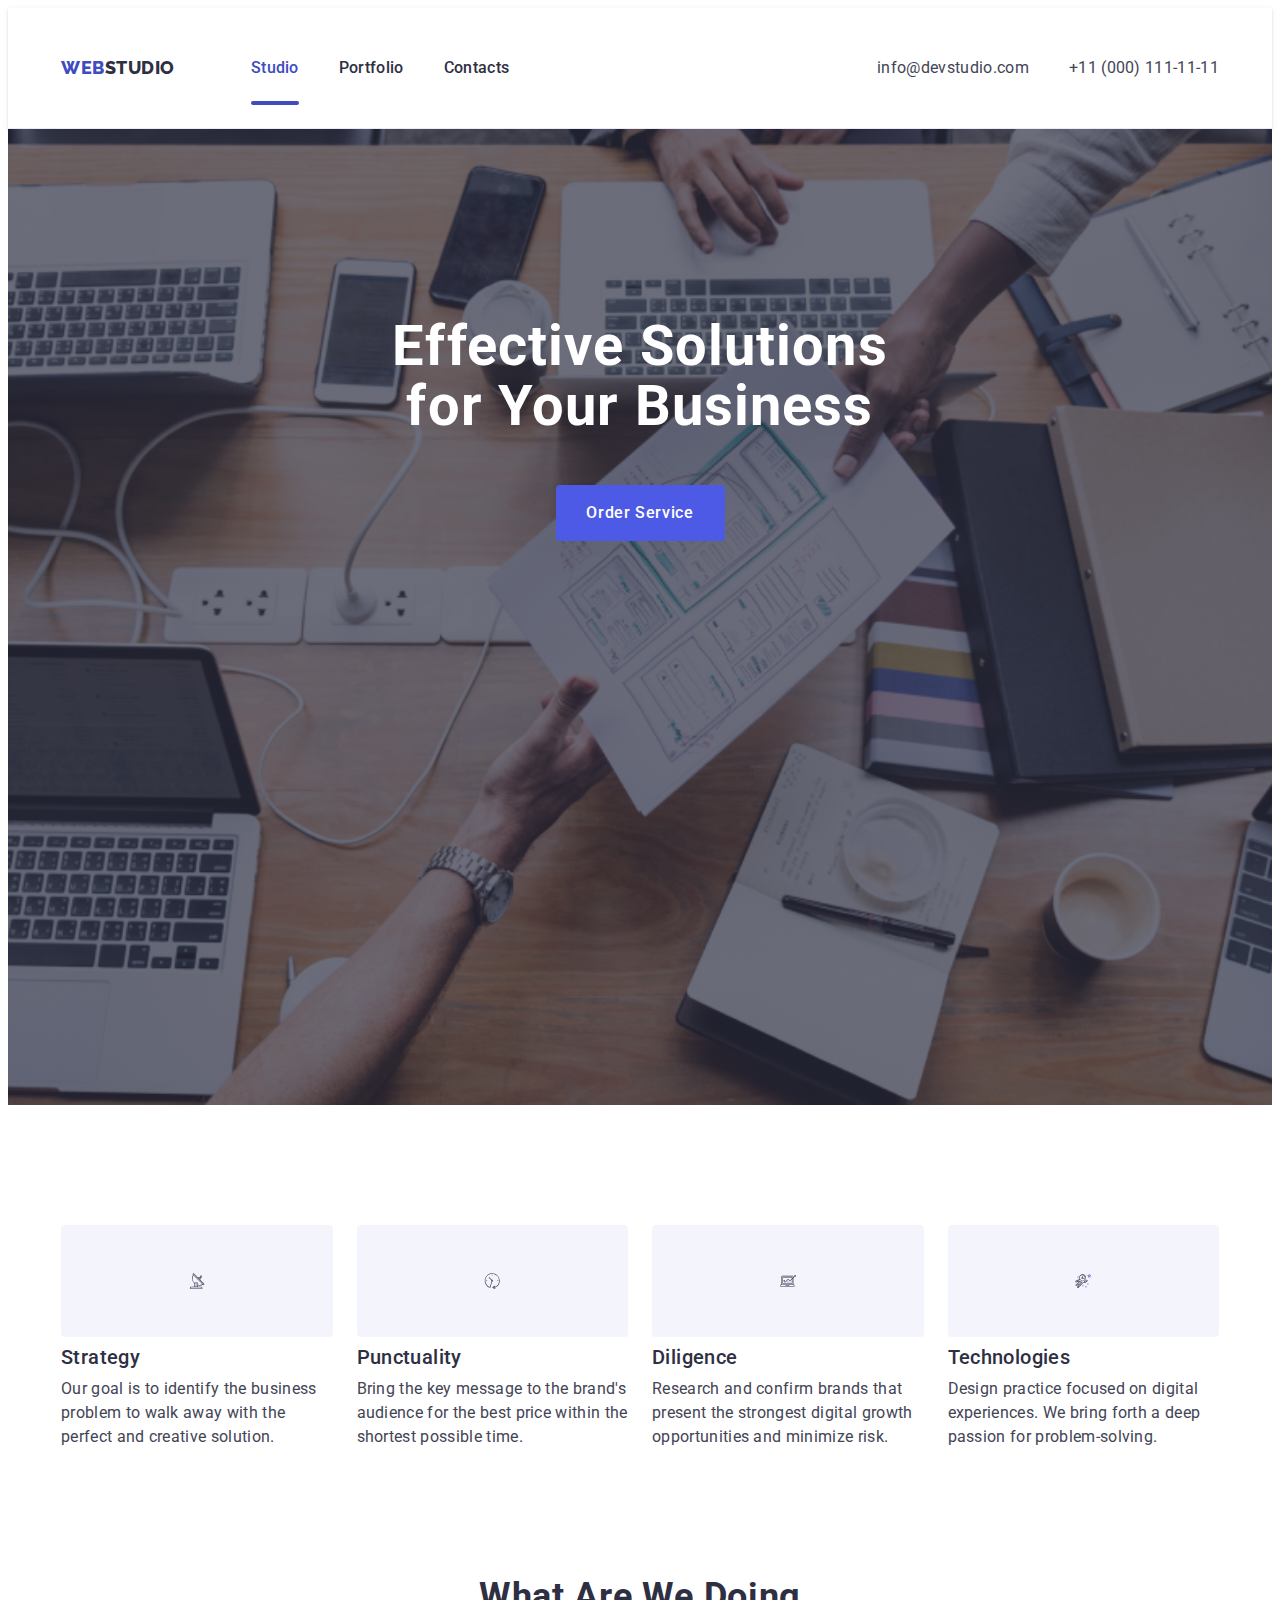
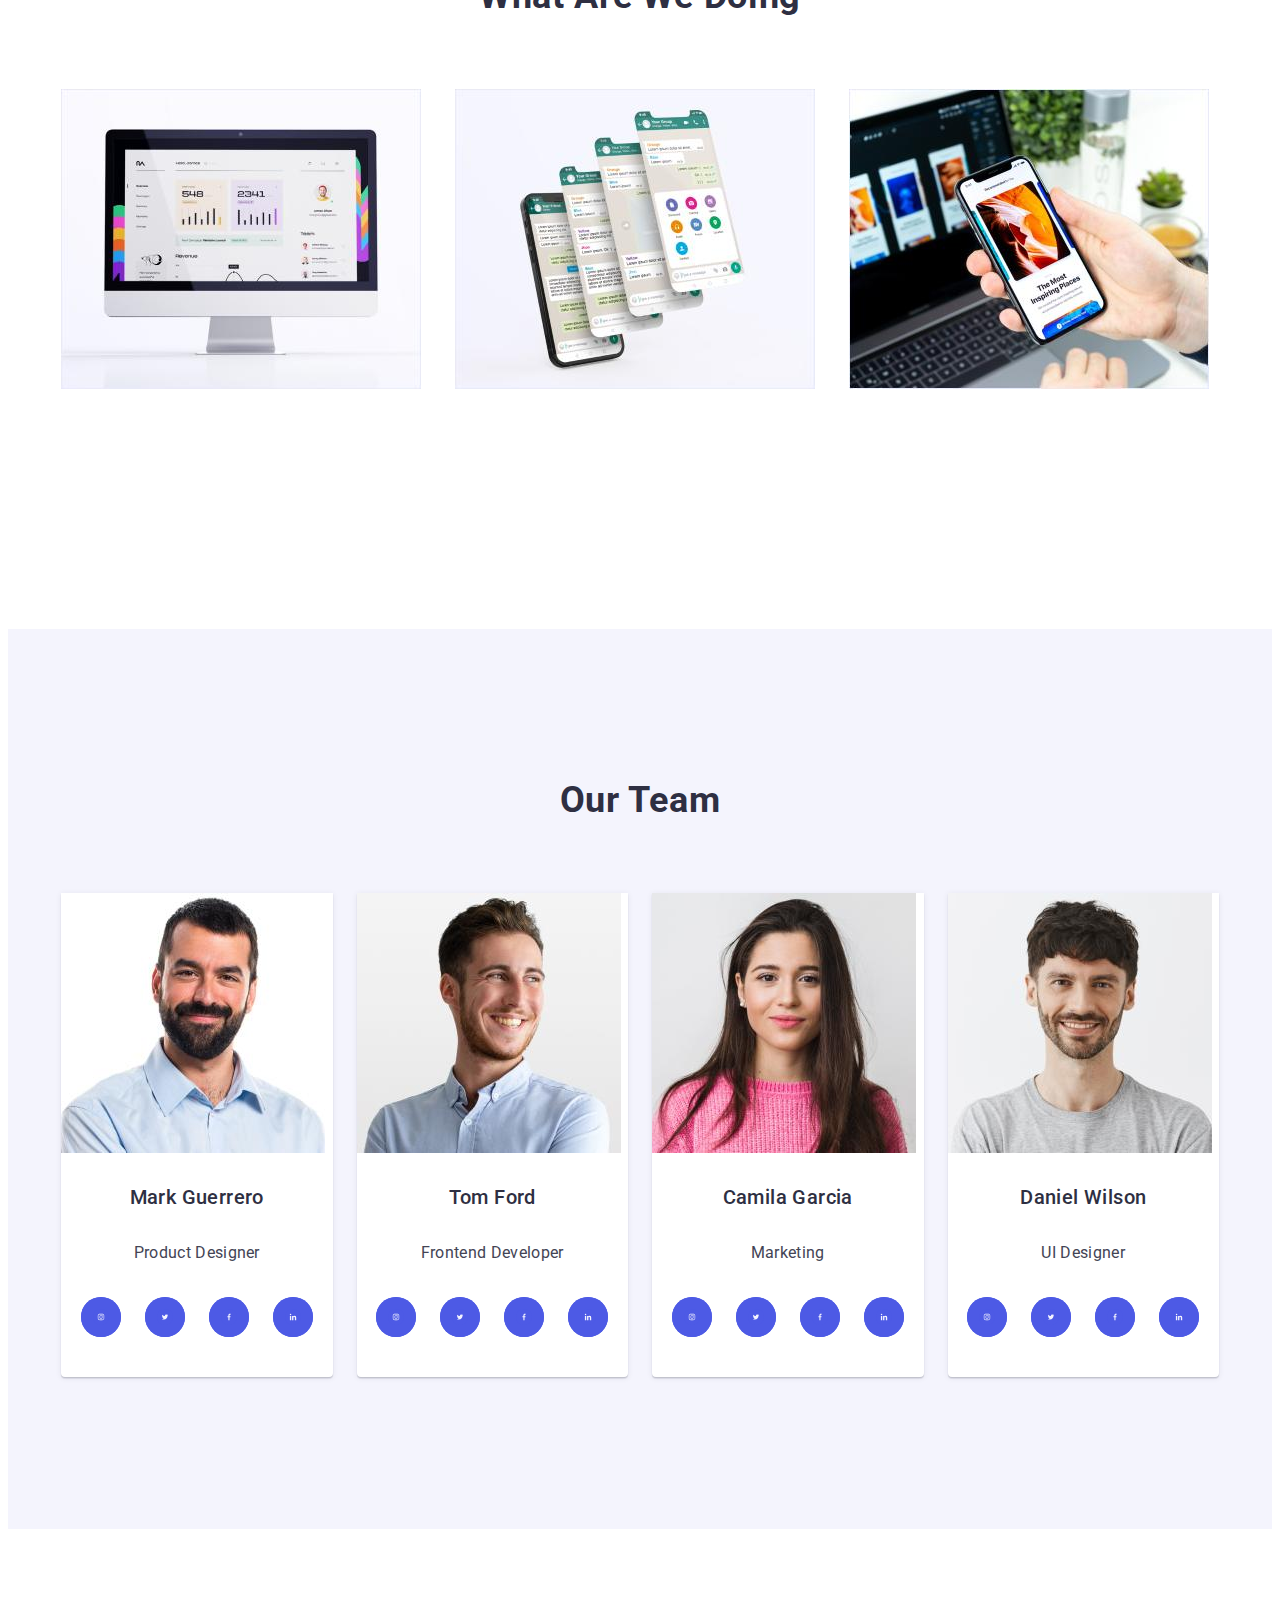
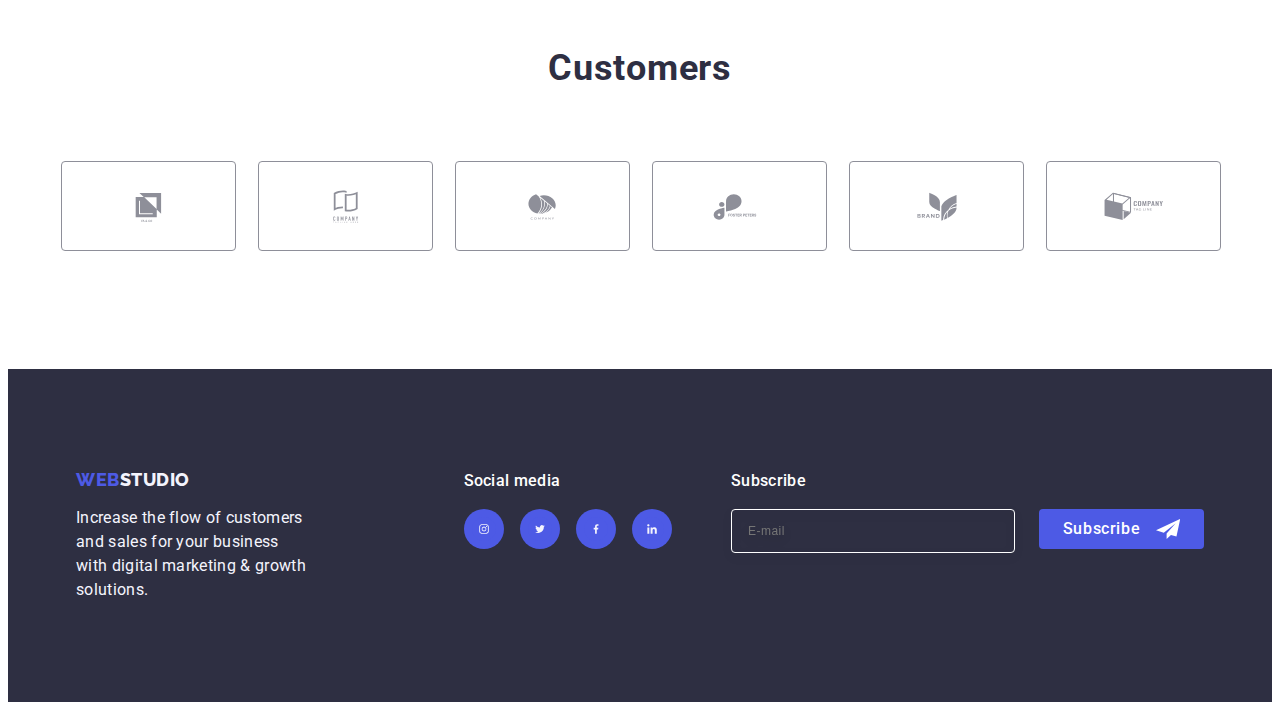
==== index.html @ 25bd83bc "HOMEWORK 5" ====
<!DOCTYPE html>
<html lang="en">
<head>
    <meta charset="UTF-8">
    <meta http-equiv="X-UA-Compatible" content="IE=edge">
    <meta name="viewport" content="width=device-width, initial-scale=1.0">
    <title>Web Studio</title>
    <link rel="preconnect" href="https://fonts.googleapis.com">
<link rel="preconnect" href="https://fonts.gstatic.com" crossorigin>
<link href="https://fonts.googleapis.com/css2?family=Raleway:wght@800&family=Roboto:wght@400;500;700&display=swap" rel="stylesheet">
<link rel="stylesheet" href="https://cdnjs.cloudflare.com/ajax/libs/modern-normalize/2.0.0/modern-normalize.min.css" integrity="sha512-4xo8blKMVCiXpTaLzQSLSw3KFOVPWhm/TRtuPVc4WG6kUgjH6J03IBuG7JZPkcWMxJ5huwaBpOpnwYElP/m6wg==" crossorigin="anonymous" referrerpolicy="no-referrer" />    
<link rel="stylesheet" href="./css/style.css">
</head>
<body>
    <header class="header link">
        <div class="container header-container">
        <nav class="header-navigation">
        <a  class="header-logo link" href="./index.html">Web<span class="header-span link">Studio</span>
        </a>
        <ul class="header-menu list" >
            <li class="header-title-item"><a  class="header-text-link link current" href="./index.html">Studio</a></li>
            <li class="header-title-item"><a class="header-text-link link" href="./portfolio.html">Portfolio</a></li> 
            <li class="header-title-item"><a class="header-text-link link" href="">Contacts</a></li>
        </ul> 
        </nav>
        <address class="header-address">
            <ul class="header-soc list">
                <li class="header-soc-item link"><a class="header-soc-title link" href="mailto:info@devstudio.com">info@devstudio.com</a></li>
                <li class="header-soc-item link"><a class="header-soc-title link" href="tel:+110001111111">+11 (000) 111-11-11</a></li>
            </ul>
        </address>
        </div>
</header>
<main>
    <section class="hero">
        <div class="container">
        <h1 class="hero-title">
            Effective Solutions for Your Business
        </h1>
        <button type="button" class="hero-btn" data-modal-open>Order Service</button>
        </div>
    </section>
    <section class="benefists">
        <div class="container">
        <h2 class="visually-hidden">Benefists</h2>
        <ul class="benefists-list list">
        <li class="benefists-item">
            <div class="icon-container">
                <svg class="benefists-icon" width="64" height="64">
                    <use href="./images/icons.svg#icon-lamp"></use>
                </svg>
            </div>
            <h3 class="benefists-subtitle">Strategy</h3>
            <p class="benefists-item-text">Our goal is to identify the business
                problem to walk away with the perfect and creative solution. </p>
        </li>
        <li class="benefists-item">
            <div class="icon-container">
                <svg class="benefists-icon" width="64" height="64">
                    <use href="./images/icons.svg#icon-clock"></use>
                </svg>
            </div>
            <h3 class="benefists-subtitle">Punctuality</h3>
            <p class="benefists-item-text">Bring the key message to the brand's audience for the best price within the shortest possible time.</p>
        </li>
        <li class="benefists-item">
            <div class="icon-container">
                <svg class="benefists-icon" width="64" height="64">
                    <use href="./images/icons.svg#icon-grafix"></use>
                </svg>
            </div>
            <h3 class="benefists-subtitle">Diligence</h3>
            <p class="benefists-item-text">Research and confirm brands that present the strongest digital growth opportunities and minimize risk.</p>
        </li>
        <li class="benefists-item">
            <div class="icon-container">
                <svg class="benefists-icon" width="64" height="64">
                    <use href="./images/icons.svg#icon-space"></use>
                </svg>
            </div>
            <h3 class="benefists-subtitle">Technologies</h3>
            <p class="benefists-item-text">Design practice focused on digital experiences. We bring forth a deep passion for problem-solving.</p>
        </li>
    </ul>
    </div>
    </section>
    <section class="products">
        <div class="container">
        <h2 class="products-title">What are we doing</h2>
        <ul class="products list">
            <li class="products-item"><img src="./images/computer.jpg" alt="computer" width="360"></li>
            <li class="products-item"><img src="./images/more.mobile.phones.jpg" alt="more mobile phones" width="360"></li>
            <li class="products-item"><img src="./images/mobile.phone.jpg" alt="mobile phones" width="360"></li>
        </ul>
        </div>
    </section>
    <section id="our-team" class="team list">
    <div class="container team-container">
        <h2 class="team-title list">Our Team</h2>
            <ul class="team-list list">
                <li class="team-item list">
                    <img src="./images/mark.jpg" alt="Mark Guerrero" width="264">
                <div class="team-person">
                    <h3 class="team-subtitle">Mark Guerrero</h3>
                    <p class="team-item-text">Product Designer</p>
                    <ul class="soc-icons">

                    <li class="soc-icon-team">  
                        <a href="" class="sending">
                        <svg class="icons-soc" width="16" height="16">
                            <use href="./images/symbol-defs.svg#icon-instagram"></use>
                        </svg>
                        </a>
                    </li>

                    <li class="soc-icon-team">
                        <a href="" class="sending">
                            <svg class="icons-soc"  width="16" height="16">
                                <use href="./images/symbol-defs.svg#icon-twitter"></use>
                            </svg>    
                        </a>
                        </li>
                        <li class="soc-icon-team">
                            <a href="" class="sending"> 
                                <svg class="icons-soc"  width="16" height="16">
                                    <use href="./images/symbol-defs.svg#icon-facebook"></use>
                                </svg> 
                            </a>  
                        </li>
                        
                        <li class="soc-icon-team"> 
                            <a href="" class="sending">
                                <svg class="icons-soc"  width="16" height="16">
                                    <use href="./images/symbol-defs.svg#icon-icon-in"></use>
                                </svg>
                            </a>
                        </li>


                    </ul>
                </div>
                </li>
                 <li class="team-item list">
                    <img src="./images/tom.ford.jpg" alt="TomFord" width="264">
                <div class="team-person">
                    <h3 class="team-subtitle">Tom Ford</h3>
                    <p class="team-item-text">Frontend Developer</p>
                    <ul class="soc-icons">

                        <li class="soc-icon-team">  
                            <a href="" class="sending">
                            <svg class="icons-soc" width="16" height="16">
                                <use href="./images/symbol-defs.svg#icon-instagram"></use>
                            </svg>
                            </a>
                        </li>
    
                        <li class="soc-icon-team">
                            <a href="" class="sending">
                                <svg class="icons-soc"  width="16" height="16">
                                    <use href="./images/symbol-defs.svg#icon-twitter"></use>
                                </svg>    
                            </a>
                            </li>
                            <li class="soc-icon-team">
                                <a href="" class="sending"> 
                                    <svg class="icons-soc"  width="16" height="16">
                                        <use href="./images/symbol-defs.svg#icon-facebook"></use>
                                    </svg> 
                                </a>  
                            </li>
                            
                            <li class="soc-icon-team"> 
                                <a href="" class="sending">
                                    <svg class="icons-soc"  width="16" height="16">
                                        <use href="./images/symbol-defs.svg#icon-icon-in"></use>
                                    </svg>
                                </a>
                            </li>
    
    
                        </ul>
                    </div>
                </li>
                <li class="team-item list">
                    <img src="./images/Camila.Garcia.jpg" alt="CamilaGarcia" width="264">
                <div class="team-person">
                    <h3 class="team-subtitle">Camila Garcia</h3>
                    <p class="team-item-text">Marketing</p>
                    <ul class="soc-icons">

                        <li class="soc-icon-team">  
                            <a href="" class="sending">
                            <svg class="icons-soc" width="16" height="16">
                                <use href="./images/symbol-defs.svg#icon-instagram"></use>
                            </svg>
                            </a>
                        </li>
    
                        <li class="soc-icon-team">
                            <a href="" class="sending">
                                <svg class="icons-soc"  width="16" height="16">
                                    <use href="./images/symbol-defs.svg#icon-twitter"></use>
                                </svg>    
                            </a>
                            </li>
                            <li class="soc-icon-team">
                                <a href="" class="sending"> 
                                    <svg class="icons-soc"  width="16" height="16">
                                        <use href="./images/symbol-defs.svg#icon-facebook"></use>
                                    </svg> 
                                </a>  
                            </li>
                            
                            <li class="soc-icon-team"> 
                                <a href="" class="sending">
                                    <svg class="icons-soc"  width="16" height="16">
                                        <use href="./images/symbol-defs.svg#icon-icon-in"></use>
                                    </svg>
                                </a>
                            </li>
    
    
                        </ul>
                    </div>
                </li>
                <li class="team-item list">
                    <img src="./images/Daniel.Wilson.jpg" alt="DanielWilson" width="264">
                <div class="team-person">
                    <h3 class="team-subtitle">Daniel Wilson</h3>
                    <p class="team-item-text">UI Designer</p>
                    <ul class="soc-icons">

                        <li class="soc-icon-team">  
                            <a href="" class="sending">
                            <svg class="icons-soc" width="16" height="16">
                                <use href="./images/symbol-defs.svg#icon-instagram"></use>
                            </svg>
                            </a>
                        </li>
    
                        <li class="soc-icon-team">
                            <a href="" class="sending">
                                <svg class="icons-soc"  width="16" height="16">
                                    <use href="./images/symbol-defs.svg#icon-twitter"></use>
                                </svg>    
                            </a>
                            </li>
                            <li class="soc-icon-team">
                                <a href="" class="sending"> 
                                    <svg class="icons-soc"  width="16" height="16">
                                        <use href="./images/symbol-defs.svg#icon-facebook"></use>
                                    </svg> 
                                </a>  
                            </li>
                            
                            <li class="soc-icon-team"> 
                                <a href="" class="sending">
                                    <svg class="icons-soc"  width="16" height="16">
                                        <use href="./images/symbol-defs.svg#icon-icon-in"></use>
                                    </svg>
                                </a>
                            </li>
    
    
                        </ul>
                    </div>
                </li>
            </ul>
    </div>
    </section>
    <section class="customers">
        <div class="container">
            <h2 class="logo-customers">Customers</h2>
            <ul class="customers-list">
                <li class="customers-item">
                    <a href="" class="customers-sending">
                        <svg class="customers-icon" width="104" height="56">
                            <use href="./images/customers.icon.svg#icon-Client-1"></use>
                        </svg>
                    </a>
                </li>
                <li class="customers-item">
                    <a href="" class="customers-sending">
                        <svg class="customers-icon" width="104" height="56">
                            <use href="./images/customers.icon.svg#icon-Client-2"></use>
                        </svg>
                    </a>
                </li>
                <li class="customers-item">
                    <a href="" class="customers-sending">
                        <svg class="customers-icon" width="104" height="56">
                            <use href="./images/customers.icon.svg#icon-Client-3"></use>
                        </svg>
                    </a>
                </li>
                <li class="customers-item">
                    <a href="" class="customers-sending">
                        <svg class="customers-icon" width="104" height="56">
                            <use href="./images/customers.icon.svg#icon-Client-4"></use>
                        </svg>
                    </a>
                </li>
                <li class="customers-item">
                    <a href="" class="customers-sending">
                        <svg class="customers-icon" width="104" height="56">
                            <use href="./images/customers.icon.svg#icon-Client-5"></use>
                        </svg>
                    </a>
                </li>
                <li class="customers-item">
                    <a href="" class="customers-sending">
                        <svg class="customers-icon" width="104" height="56">
                            <use href="./images/customers.icon.svg#icon-Client-6"></use>
                        </svg>
                    </a>                    
                </li>
            </ul>
        </div>

    </section>
</main>
<footer class="web-background link">
<div class="container footer-container">
    <div class="container web-defs">
            <a href="./portfolio.html" class="web-title link">Web<span class="web-item-title">Studio</span>
        </a>
            <p class="web-item-text">Increase the flow of customers and sales for your business with digital marketing & growth solutions.</p>
    </div>
    <div class="container web-container">
        <p class="prf-web">Social media</p>
            <ul class="media-web">
                <li class="web-icons">
                    <a href="" class="sending-web">
                    <svg class="footer-icons" width="24" height="24">
                        <use href="./images/symbol-defs.svg#icon-instagram"></use>
                    </svg>
                </a>    
                </li>
                <li class="web-icons">
                    <a href="" class="sending-web">
                    <svg class="footer-icons" width="24" height="24">
                        <use href="./images/symbol-defs.svg#icon-twitter"></use>
                    </svg>
                    </a>
                </li>
                <li class="web-icons">
                    <a href="" class="sending-web">
                        <svg class="footer-icons" width="24" height="24">
                            <use href="./images/symbol-defs.svg#icon-facebook"></use>
                        </svg>
                    </a>
                </li>
                <li class="web-icons">
                    <a href="" class="sending-web">
                    <svg class="footer-icons" width="24" height="24">
                        <use href="./images/symbol-defs.svg#icon-icon-in"></use>
                    </svg>
                </a>
            </li>
        </ul>
    </div>
    <div class="container sub-container">
        <p class="subs-text">Subscribe</p>
        <form action="#" class="subs-box">
            <label class="sub-label">
                <input name="user-subscribe" type="email" placeholder="E-mail" class="subs-input">
            </label>
            <button class="subs-btn" type="submit">Subscribe
                <svg class="subs-icons" width="24" height="24">
                    <use href="./images/icon.telegram.svg#icon-icon-send"></use>
                </svg>
            </button>
        </form>
    </div>
</div>
</footer>
<div class="backdrop  is-hidden" data-modal>
    <div class="modal">
        <button type="button" class="data-button" data-modal-close>
            <svg class="vector-btn" width="8" height="8">
                <use href="./images/vector.symbol.svg#icon-Vector"></use>
            </svg>
        </button>
        <p class="modal-text">Leave your contacts and we will call you back</p>
        <form class="form" name="call-back" >
        <div class="modal-item">
            <label for="user-name" class="label-modal">Name</label>
        
        <div class="icons-modal-input">
                <input id="user-name" name="user-name" type="text" class="input-name">
                <svg class="svg-modal" width="18" height="24">
                    <use href="./images/soc.icons.svg#icon-Vector-1"></use>
                </svg>
            </div>
            </div>
            <div class="modal-item">
                <label for="user-name" class="label-modal">Phone</label>
            <div class="icons-modal-input">
                    <input id="user-tel" name="user-tel" type="tel" class="input-name">
                    <svg class="svg-modal" width="18" height="24">
                        <use href="./images/soc.icons.svg#icon-Vector-2"></use>
                    </svg>
                </div>
                </div>
                <div class="modal-item">
                    <label for="user-name" class="label-modal">Email</label>
                <div class="icons-modal-input">
                        <input id="user-email" name="user-email" type="email" class="input-name">
                        <svg class="svg-modal" width="18" height="24">
                            <use href="./images/soc.icons.svg#icon-Vector-3"></use>
                        </svg>
                    </div>
                    </div>
                    <div class="modal-comment">
                        <label for="user-comment" class="label-modal">Comment</label>
                        <textarea class="text-modal" id="user-comment"  name="user-comment" placeholder="Text input"></textarea>
                    <div>

                        </div>
                        </div>
    <div class="item-modal-text">
        <input  id="user-privacy" name="user-privacy" type="checkbox" value="true"  class="input-checkbox visually-hidden">
        <label for="user-privacy" class="modal-privacy">
        <span class="icon-modal">
            <svg class="icon-img" width="10" height="8">
                <use href="./images/symbol-defs-okey.svg#icon-Vector-4"></use>
            </svg>
        </span>I accept the terms and conditions of the
        <a href="/" class="modal-link">Privacy Policy</a>

    </label>
</div>
    <button type="button" class="btn-send">Send</button>
    </form>
</div>
</div>
<script src="./js/modal.js">

</script>
</body>
</html>
---- css/style.css ----
:root {
    --title-color:#2E2F42;
    --main-text-color: #434455;
    --second-text-color: #F4F4FD;
    --background: #E5E5E5;
    --color-two: #4D5AE5;
    --color-white: #ffffff;
    --color-three:#404bbf; 
    }
    body {
        font-family: "Raleway" sans-serif;
        font-family: "Roboto", sans-serif;
        background-color: #FFFFFF;
        color: #434455;
    }
    p, h1,h2,h3,h4,h5,h6 {
        margin-top: 0;
        margin-bottom: 0;
    }
    a {
        text-decoration: none;
    }
    img {
        display: block;
    }
    ul{
        list-style: none;
        margin-top: 0;
        margin-bottom: 0;
        padding-left: 0;
    }
    .list style {
        text-decoration: none;
    }
    .container {
        width: 100%;
        max-width: 1158px;
        padding-left: 15px;
        padding-right: 15px;
        margin: 0 auto;
        /* outline: 2px solid red; */
    }
    /* --------------HEADER-------------- */
    
    .header {
        border-bottom: 1px solid #e7e9fc;
        box-shadow: 0px 2px 1px rgba(46, 47, 66, 0.08), 0px 1px 1px rgba(46, 47, 66, 0.16), 0px 1px 6px rgba(46, 47, 66, 0.08);
    }
    .header-container {
        display: flex;
        align-items: center;   
    }

.header-logo {
font-family: "Raleway", sans-serif;
font-weight: 800;
font-size: 18px;
line-height: 1.17;
letter-spacing: 0.03em;
text-transform: uppercase;
color: var(--color-two);
margin-right: 76px;
position: relative;
     color: #404bbf;
}
.header-logo span {
    font-weight: 800;
    font-size: 18px;
    line-height: 1.17;
    letter-spacing: 0.03em;
    text-transform: uppercase;
    color: var(--title-color);
}
    .header-text-link {
    padding: 24px 0;
    font-family: 'Roboto';
    font-style: normal;
    font-weight: 500;
    font-size: 16px;
    line-height: 1.5;
    letter-spacing: 0.02em;
    color: var(--title-color);
    transition:  color 250ms cubic-bezier(0.4, 0, 0.2, 1);
    display: block;
    position: relative;
    }
    .header-menu {
        display: flex;
        gap: 40px;
        position: relative;
        color: #404bbf;
    }
    .current {
        color: #404BBF;
    
    }
    .current::after {
        display: block;
        position: absolute;
        content: '';
        width: 100%;
        height: 4px;
        background-color: #404bbf;
        border-radius: 2px;
        bottom: -1px;
    }

    .header-soc {
        display: flex;
        margin-left: auto;
        padding: 24px 0;
        gap: 40px;
    }
    .header-navigation {
        display: flex;
        align-items: center;
        position: relative;
        color: #404bbf;
    }
    .header-navigation {
        list-style: none;
    }
    .header-text-link:hover, .header-text-link:focus {
        color: #404bbf;
    }
    .header-menu {
        text-decoration:none;
        list-style: none;
    }
    .header-soc-title {
        font-weight: 400;
        font-size: 16px;
        line-height: 1.50;
        letter-spacing: 0.02em;
        color: var(--main-text-color);
        width: 153px;
        height: 24px;
        padding: 24px 0;
        gap: 40px;
        transition: color 250ms cubic-bezier(0.4, 0, 0.2, 1);
    }
    .header-soc-item {
        text-decoration: none;
    }
    .header-address{
    font-style: normal;
    }
    .header-logo {
        text-decoration: none;
    }
    .header-text-link {
        text-decoration: none;
    }
    .header-menu:hover, .header-menu:focus {
        color: #404bbf;
    }
    .header-soc-title:hover,.header-soc-title:focus {
        color: #404bbf
    }
    .header-address {
        display: flex;
        gap: 40px;
        margin-left: auto;
    }
    .header-title-item {
        padding: 24px 0;
    }
    /* --------------HERO-------------- */
    .hero {
        background-color: #2E2F42;
        background-image: linear-gradient(rgba(46, 47, 66, 0.7), rgba(46, 47, 66, 0.7)), url(../images/peopleoffice.jpg); 
        padding: 188px 0;
        max-width: 1440px;
        background-repeat: no-repeat;
        background-position: center;
        background-size: cover;
        height: 600px;
        margin: 0 auto;
    }
    .hero-title {
        font-weight: 700;
    font-size: 56px;
    line-height: 1.07;
    text-align: center;
    letter-spacing: 0.02em;
    color: var(--color-white);
    max-width: 496px;
    text-align: center;
    margin-right: auto;
    margin-left: auto;
    margin-bottom: 48px;
    }
    .hero-btn {
        width: 169px;
        height: 56px;
        font-family: "Roboto", sans-serif;
        font-weight: 500;
        font-size: 16px;
        line-height: 1.50;
        letter-spacing: 0.04em;
        color: var(--color-white);
        background-color: var(--color-two);
        cursor: pointer;
        border-radius: 4px;
        border:none;
        display: block;
        min-width: 169px;
        margin-right: auto;
        margin-left: auto;
        transition : background-color 250ms cubic-bezier(0.4, 0, 0.2, 1);
    }
    .hero-btn:hover, .hero-btn:focus {
        background-color: #404BBF;
    }
    /* --------------BENEFISTS-------------- */
    
    .benefists {
        padding: 120px 0;
    }
    .benefists-list {
        display: flex;
        gap: 24px;
    }
    .visually-hidden { 
        position: absolute; 
        width: 1px; 
        height: 1px; 
        margin: -1px;
        border: 0; 
        padding: 0; 
        white-space: nowrap;
        clip-path: inset(100%);
        clip: rect(0 0 0 0);
        overflow: hidden; 
    }
    .icon-container {
        display: flex; 
        align-items: center;
        justify-content: center;
        height: 112px;
        background-color: #f4f4fd;
        border-radius: 4px;
        margin-bottom: 8px;
    }
    .benefists-subtitle {
    font-weight: 500;
    font-size: 20px;
    line-height: 1.20;
    letter-spacing: 0.02em;
    color: var(--title-color);
    margin-bottom: 8px;
    }
    .benefists-item-text {
    font-weight: 400;
    font-size: 16px;
    line-height: 1.50;
    letter-spacing: 0.02em;
    color: var(--main-text-color);
    margin-bottom: 8px;
    }
    .benefists-item {
        width: calc((100% - 72px) / 4);
    
    }
    .team-person {
        padding: 32px 16px;
        text-align: center;
        margin-bottom: 8px;
    }
    /* --------------PRODUCTS-------------- */
    .products {
        padding-bottom: 120px;
        display: flex;
        gap: 24px;
    
    }
    .products-title {
        font-weight: 700;
        font-size: 36px;
        line-height: 1.11;
        text-align: center;
        letter-spacing: 0.02em;
        text-transform: capitalize;
        color: var(--title-color);
        margin-bottom: 72px;
    }
    .products-item {
    font-weight: 700;
    font-size: 36px;
    line-height: 1.11;
    text-align: center;
    letter-spacing: 0.02em;
    text-transform: capitalize;
    color: #2E2F42; 
    width: calc((100% - 48px) / 3);
    }
    .products-list {
        display: flex;
        gap: 24px;
    }
    /* --------------TEAM-------------- */
    .team-container {
        padding: 32px 16px;
    }
    .team {
        background-color: #F4F4FD;
        padding: 120px 0;
    }
    .team-list {
        display: flex;
        gap: 24px;
        justify-content: center;  
        transition :  border-color 250ms cubic-bezier(0.4, 0, 0.2, 1), color 250ms cubic-bezier(0.4, 0, 0.2, 1);
    }
    .soc-icons {
        display: flex;
        gap: 24px;
        justify-content: center; 
    }
    .sending :hover 
    .sending :focus {
    background-color: #404bbf;
    }
    .soc-icon-team {
    width: 40px;
    height: 40px;
    background-color: var(--color-two);
    border-radius: 50%; 
    gap: 24px;
}
.sending {
    width: 100%;
    height: 100%;
    background-color: var(--color-two);
    border-radius: 50%;
    display: flex;
    text-align: center;
    justify-content: center;
    align-items: center;
    transition :background-color 250ms cubic-bezier(0.4, 0, 0.2, 1);
}
.sending:hover .sending:focus {
    background-color: #404bbf;
}
.icons-soc {
    fill: #F4F4FD;

}
    .team-title {
        font-weight: 700;
        font-size: 36px;
        line-height: 1.11;
        text-align: center;
        letter-spacing: 0.02em;
        text-transform: capitalize;
        color: var(--title-color);
        margin-bottom: 72px;
    }
    .team-item {
        width: calc((100% - 72px) / 4);
        background: #FFFFFF;
    border-radius: 0px 0px 4px 4px;
    box-shadow:0px 1px 6px rgba(46, 47, 66, 0.08), 0px 1px 1px rgba(46, 47, 66, 0.16), 0px 2px 1px rgba(46, 47, 66, 0.08);
    }
    .team-subtitle {
        font-weight: 500;
    font-size: 20px;
    line-height: 1.20;
    letter-spacing: 0.02em;
    color: #2E2F42;
    background-color: #FFFFFF;
    text-align: center;
    margin-bottom: 8px;
    padding: 0 15px;
    }
    .team-person {
        padding: 32px 0;
    }
    .team-item-text {
        font-weight: 400;
    font-size: 16px;
    line-height: 1.50;
    letter-spacing: 0.02em;
    color: #434455;
    text-align: center;
    background-color: var(--color-white);
    padding: 24px 0; 
    display: block;
    margin-bottom: 8px;
    }
    /* --------------СOSTOMERS-------------- */
.customers {
    padding-top: 120px;
    padding-bottom: 120px;
}
.logo-customers {
    font-family: 'Roboto';
font-style: normal;
font-weight: 700;
font-size: 36px;
line-height: 1.11;
text-align: center;
letter-spacing: 0.02em;
text-transform: capitalize;
color: #2E2F42;
margin-bottom: 72px;
}
.customers-list {
    display: flex;
    gap: 24px;
    transition :border-color 250ms cubic-bezier(0.4, 0, 0.2, 1), color 250ms cubic-bezier(0.4, 0, 0.2, 1);
    padding-left: 0;
}
.customers-item {
    width: calc((100% - 120px) / 6);
    height: 88px;
}
.customers-sending {
    width :100%;
    height : 100%;
    border: 1px solid #8e8f99;
    border-radius: 4px;
    display: flex;
    justify-content: center;
    align-items: center;
    color: #8e8f99;
    transition : border-color 250ms cubic-bezier(0.4, 0, 0.2, 1), color 250ms cubic-bezier(0.4, 0, 0.2, 1);
}
.customers-sending:hover {
    border-color: #404bbf;
    color: #404BBF;
}
.customers-sending:focus {
    border-color: #404bbf;
    color: #404BBF;
}
.customers-icon {
    fill: currentColor;
}
    /* --------------FOOTER-------------- */
    .web-background {
        background-color: #2e2f42;
        padding: 100px 0;
    }
    
    .web-title {
    font-family: "Raleway", sans-serif;
    font-weight: 800;
    font-size: 18px;
    line-height: 1.17;
    letter-spacing: 0.03em;
    text-transform: uppercase;
    color: #4D5AE5;
    display: inline-block;
    margin-bottom: 16px;
    }
    .web-title span {
        font-weight: 800;
    font-size: 18px;
    line-height: 1.17;
    letter-spacing: 0.03em;
    color: #F4F4FD;
    text-transform: uppercase;
    }
    .web-item-text{
    font-weight: 400;
    font-size: 16px;
    line-height: 1.50;
    letter-spacing: 0.02em;
    color: #F4F4FD;
    max-width: 264px;
    }
    .prf-web {
        font-weight: 500;
    font-size: 16px;
    line-height: 1.50;
    letter-spacing: 0.02em;
    color: #FFFFFF;
    display: flex;
    align-items: baseline;
    margin-bottom: 16px;
    
    }
    .media-web {
        display: flex;
        gap: 16px;
        width: 40px;
        height: 40px;
        
    }
    .sending-web {
        width: 100%;
        height: 100%;
        background-color: #4D5AE5;
        border-radius: 50%;
        display: flex;
        justify-content: center;
        align-items: center;
        width: 40px;
        height: 40px;
        transition :background-color 250ms cubic-bezier(0.4, 0, 0.2, 1);
    }
    .soc-icon-team :hover, .soc-icon-team :focus {
        background-color: #404bbf;
    }
    .web-icons {
        transition : 250ms cubic-bezier(0.4, 0, 0.2, 1);
    }
    .footer-icons {
        fill: #F4F4FD;
    }
    .footer-container {
        display: flex;
        align-items: baseline;   
    }
    .web-defs {
        margin-right: 120px;
    }
    .media-web :hover {
        background-color: #31d0aa;
    }
    .sending-web:focus {
        background-color: #31d0aa;
    }
    .subs-text {
        margin-bottom: 16px;
        font-style: normal;
    font-weight: 500;
    font-size: 16px;
    line-height: 1.5;
    letter-spacing: 0.02em;
    color: #FFFFFF;
    }
    .subs-box {
        display: flex;
        gap: 24px;
    }
    .subs-input {
        width: 264px;
        height: 40px;
        border: 1px solid #ffffff;
        background-color: transparent;
        font-size: 12px;
        line-height: 1.5;
        letter-spacing: 0.04em;
        padding-left: 16px;
        filter: drop-shadow(0px 4px 4px rgba(0, 0, 0, 0.15));
        border-radius: 4px;
        color: #ffffff; 
    }
    .subs-btn {
        min-width: 165px;
        height: 40px;
        display: flex;
        justify-content: center;
        align-items: center;
    }
    .subs-btn {
        font-family: "Roboto", sans-serif;
        font-style: normal;
        font-weight: 500;
        font-size: 16px;
        line-height: 1.5;
        display: flex;
        align-items: center;
        text-align: center;
        letter-spacing: 0.04em;
        color: #FFFFFF;
        cursor: pointer;
        background-color: #4D5AE5;
        border: none;
        border-radius: 4px; 
    }
    .subs-icons {
        margin-left: 16px;
    }
    /* --------------WINDOW-------------- */

    .backdrop {
        position: fixed;
        top: 0;
        left: 0;
        width: 100%;
        height: 100%;
        background-color: rgba(46, 47, 66, 0.4);
        transition: opacity 250ms cubic-bezier(0.4, 0, 0.2, 1),
        visibility 250ms cubic-bezier(0.4, 0, 0.2, 1);
    }
    .modal {
        position: absolute;
        top: 50%;
        left: 50%;
        transform: translate(-50%, -50%) scale(1);
        width: 408px;
        min-height: 584px;
        background: #fcfcfc;
        box-shadow: 0px 1px 1px rgba(0, 0, 0, 0.14), 0px 1px 3px rgba(0, 0, 0, 0.12), 0px 2px 1px rgba(0, 0, 0, 0.2);
        transition: transform 250ms cubic-bezier(0.4, 0, 0.2, 1);  
        border-radius: 4px;
        padding: 72px 24px 24px 24px;
    }
    .data-button {
        position: absolute;
        top: 24px;
        right: 24px;
        width: 24px;
        height: 24px;
        border-radius: 50%;
        display: flex;
        align-items: center;
        justify-content: center;
        background-color: #e7e9fc;
        border: 1px solid rgba(0, 0, 0, 0.1);
        padding: 0;
        cursor: pointer;
        transition: background-color 250ms cubic-bezier(0.4, 0, 0.2, 1), border 250ms cubic-bezier(0.4, 0, 0.2, 1);
    }
    .data-button:hover, .data-button:focus {
        background-color: #404bbf;
        border: none; 
    }
    
    .is-hidden {
        opacity: 0;
        visibility: hidden; 
        pointer-events: none;
    }
    .vector-btn {
        transition: fill 250ms cubic-bezier(0.4, 0, 0.2, 1);
    }
    .modal :hover , .modal :focus {
        fill: #FFFFFF;
    }
    .modal-text {
        font-weight: 500;
        font-size: 16px;
        line-height: 1.5;
        text-align: center;
        letter-spacing: 0.02em;
        color: #2E2F42;
        margin-bottom: 16px; 
    }
    .modal-soc-icons {
        position: absolute;
    }
    .label-modal {
        font-size: 12px;
        line-height: 1.17;
        letter-spacing: 0.04em; 
        color: #8e8f99;
        display: block;
        margin-bottom: 4px; 
    }
    .input-container {
        position: relative;
    }
    .input-name {
        width: 100%;
        height: 40px;
        border: 1px solid rgba(46, 47, 66, 0.4);
        border-radius: 4px; 
        background-color: transparent;
        padding-left: 38px;
        outline: transparent;
        transition: border-color 250ms cubic-bezier(0.4, 0, 0.2, 1);  
    }
    .input-name:focus {
        border-color: #4D5AE5;
    }
    .svg-modal {
        position: absolute;
        left: 16px;
        top: 50%;
        transform: translateY(-50%);
        transition: fill 250ms cubic-bezier(0.4, 0, 0.2, 1);
        fill: #4D5AE5;
    }
    .text-modal {
        width: 100%; 
        height: 120px;
        font-size: 12px;
        line-height: 1.17;
        letter-spacing: 0.04em;
        color: rgba(46, 47, 66, 0.4);
        border: 1px solid rgba(46, 47, 66, 0.4);
        border-radius: 4px;
        background-color: transparent;
        padding: 8px 16px; 
        outline: transparent;
        resize: none;
        transition: border-color 250ms cubic-bezier(0.4, 0, 0.2, 1);
    }
    .text-modal:focus {
        border-color: #4D5AE5;
    }
    .modal-privacy {
        font-size: 12px;
        line-height: 1.17;
        letter-spacing: 0.04em;
        color: #8e8f99;
    }
    .icon-modal {
        width: 16px;
        height: 16px;
        border: 1px solid rgba(46, 47, 66, 0.4);
        border-radius: 2px;
        transition: background-color 250ms cubic-bezier(0.4, 0, 0.2, 1), border 250ms cubic-bezier(0.4, 0, 0.2, 1), fill 250ms cubic-bezier(0.4, 0, 0.2, 1);
        display: inline-flex;
        align-items: center;
        justify-content: center;
        fill: transparent;  
    }
    .input-checkbox:checked + .modal-privacy > .icon-modal  {
        background-color: #404BBF;
        border: none;
        fill: #F4F4FD;
    }
    .modal-link {
        color : #4d5ae5;    
    }
    .btn-send {
    display: block;
    min-width: 169px;
    height: 56px;
    padding: 16px 32px;
    margin: 0 auto;
    font-family: "Roboto", sans-serif;
    font-weight: 500;
    font-size: 16px;
    line-height: 1.50;
    letter-spacing: 0.04em;
    color: #FFFFFF;
    cursor: pointer;
    background-color: #4D5AE5;
    border: none;
    border-radius: 4px;
    transition: background-color 250ms cubic-bezier(0.4, 0, 0.2, 1);
    }
    .icons-container {
        position: relative;
    }
    .modal-item {
        margin-bottom: 8px;
    }
    .item-modal-text {
        margin-bottom: 24px;
    }
    .modal-comment {
        margin-bottom: 16px;
    }
    .icons-modal-input {
        position: relative;
    }
    
    /* --------------PORTFOLIO-------------- */
    
    /* --------------header-PORTFOLIO-------------- */
    .hero-main-btn {
        font-family: "Roboto", sans-serif;
        font-weight: 500;
        font-size: 16px;
        line-height: 1.50;
        text-align: center;
        letter-spacing: 0.04em;
        color: var(--color-two);
        background-color: var(--second-text-color);
        border: 1px solid #e7e9fc;
        padding: 12px 24px;
        border-radius: 4px;
        transition :color 250ms cubic-bezier(0.4, 0, 0.2, 1), background-color 250ms cubic-bezier(0.4, 0, 0.2, 1), border-color 250ms cubic-bezier(0.4, 0, 0.2, 1), box-shadow 250ms cubic-bezier(0.4, 0, 0.2, 1);
        }
    .hero-main-btn {
        cursor: pointer;
    }
    .hero-main-btn:hover, .hero-main-btn:focus {
    background-color: #404BBF;
    }
    .hero-main-btn:hover, .hero-main-btn:focus {
        color:#FFFFFF;
    }
    .picture {
        list-style: none;
    }
    
    .portfolio-subtitle {
    font-weight: 500;
    font-size: 20px;
    line-height: 1.2;
    letter-spacing: 0.02em;
    color: var(--title-color);
    margin-bottom: 8px;
    
    
    }
    .portfolio-text {
        font-weight: 400;
    font-size: 16px;
    line-height: 1.50;
    letter-spacing: 0.02em;
    color: var(--main-text-color);
    
    }
    .portfolio-item {
        text-decoration: none;
    }
    .portfolio-item {
        font-weight: 500;
        font-size: 20px;
        line-height: 1.2;
        letter-spacing: 0.02em;
        color: var(--title-color); 
    }
    .portfolio-container {
        display: flex;
        width: 1158px;
        margin: 0 auto;
        padding: 0 15px;
    }
    .visually-hidden {
        position: absolute; 
        width: 1px; 
        height: 1px; 
        margin: -1px;
        border: 0; 
        padding: 0; 
        white-space: nowrap;
        clip-path: inset(100%);
        clip: rect(0 0 0 0);
        overflow: hidden;
    }
    .advantages-btn {
        padding-top: 96px;
        display: flex;
        justify-content: center;
        gap: 24px;
        margin-bottom: 72px;
        padding: 12px 24px;
        border: 1px solid #e7e9fc;
        border-radius: 4px; 
    }
    .hero-main-btn:hover,.hero-main-btn:focus {
        border: 1px solid transparent;
        box-shadow:0px 3px 1px rgba(0, 0, 0, 0.1), 0px 2px 1px rgba(0, 0, 0, 0.08), 0px 2px 2px rgba(0, 0, 0, 0.12);
    }
    .advantages {
        padding-top: 96px; 
        padding-bottom: 120px;
     
    }
    .portfolio-img {
        display: block;
    }
    .stylish-text {
        position: absolute;
        top: 0;
        line-height: 1.5;
        letter-spacing: 0.02em;
        color: #f4f4fd;
        padding: 40px 32px;
        background-color: #4d5ae5;
        height: 100%;
        width: 100%;
        transform: translateY(100%);
        transition: transform 250ms cubic-bezier(0.4, 0, 0.2, 1);
    }

    .link:hover .stylish-text, 
    .link:focus .stylish-text {
    transform: translateY(0%); 
}
.text-container {
    position: relative;
    overflow: hidden;
}
    .portfolio-img {
        display: flex;
        flex-wrap: wrap;
        column-gap: 24px;
        row-gap: 48px;
    }
    .portfolio-img :hover, .portfolio-img :focus {
        box-shadow : 0px 1px 6px rgba(46, 47, 66, 0.08), 0px 1px 1px rgba(46, 47, 66, 0.16), 0px 2px 1px rgba(46, 47, 66, 0.08);
        transition: box-shadow 250ms cubic-bezier(0.4, 0, 0.2, 1);
    }
    .advantages {
        padding-top: 96px; 
        padding-bottom: 120px;
     
    }
    .main-btn {
        display: flex;
        justify-content: center;
        margin-bottom: 72px;
        gap: 24px;
        border-radius: 4px;
        transition :  color 250ms cubic-bezier(0.4, 0, 0.2, 1), 
        background-color 250ms cubic-bezier(0.4, 0, 0.2, 1), 
        border-color 250ms cubic-bezier(0.4, 0, 0.2, 1), 
        box-shadow 250ms cubic-bezier(0.4, 0, 0.2, 1);
    
    }
    
    .picture-text {
        padding: 32px 16px;
        border: 1px solid #e7e9fc;
        margin-bottom: 8px;
        border-top: none;
    }
    .portfolio-img-item {
        width: calc((100% - 48px) / 3);
    }
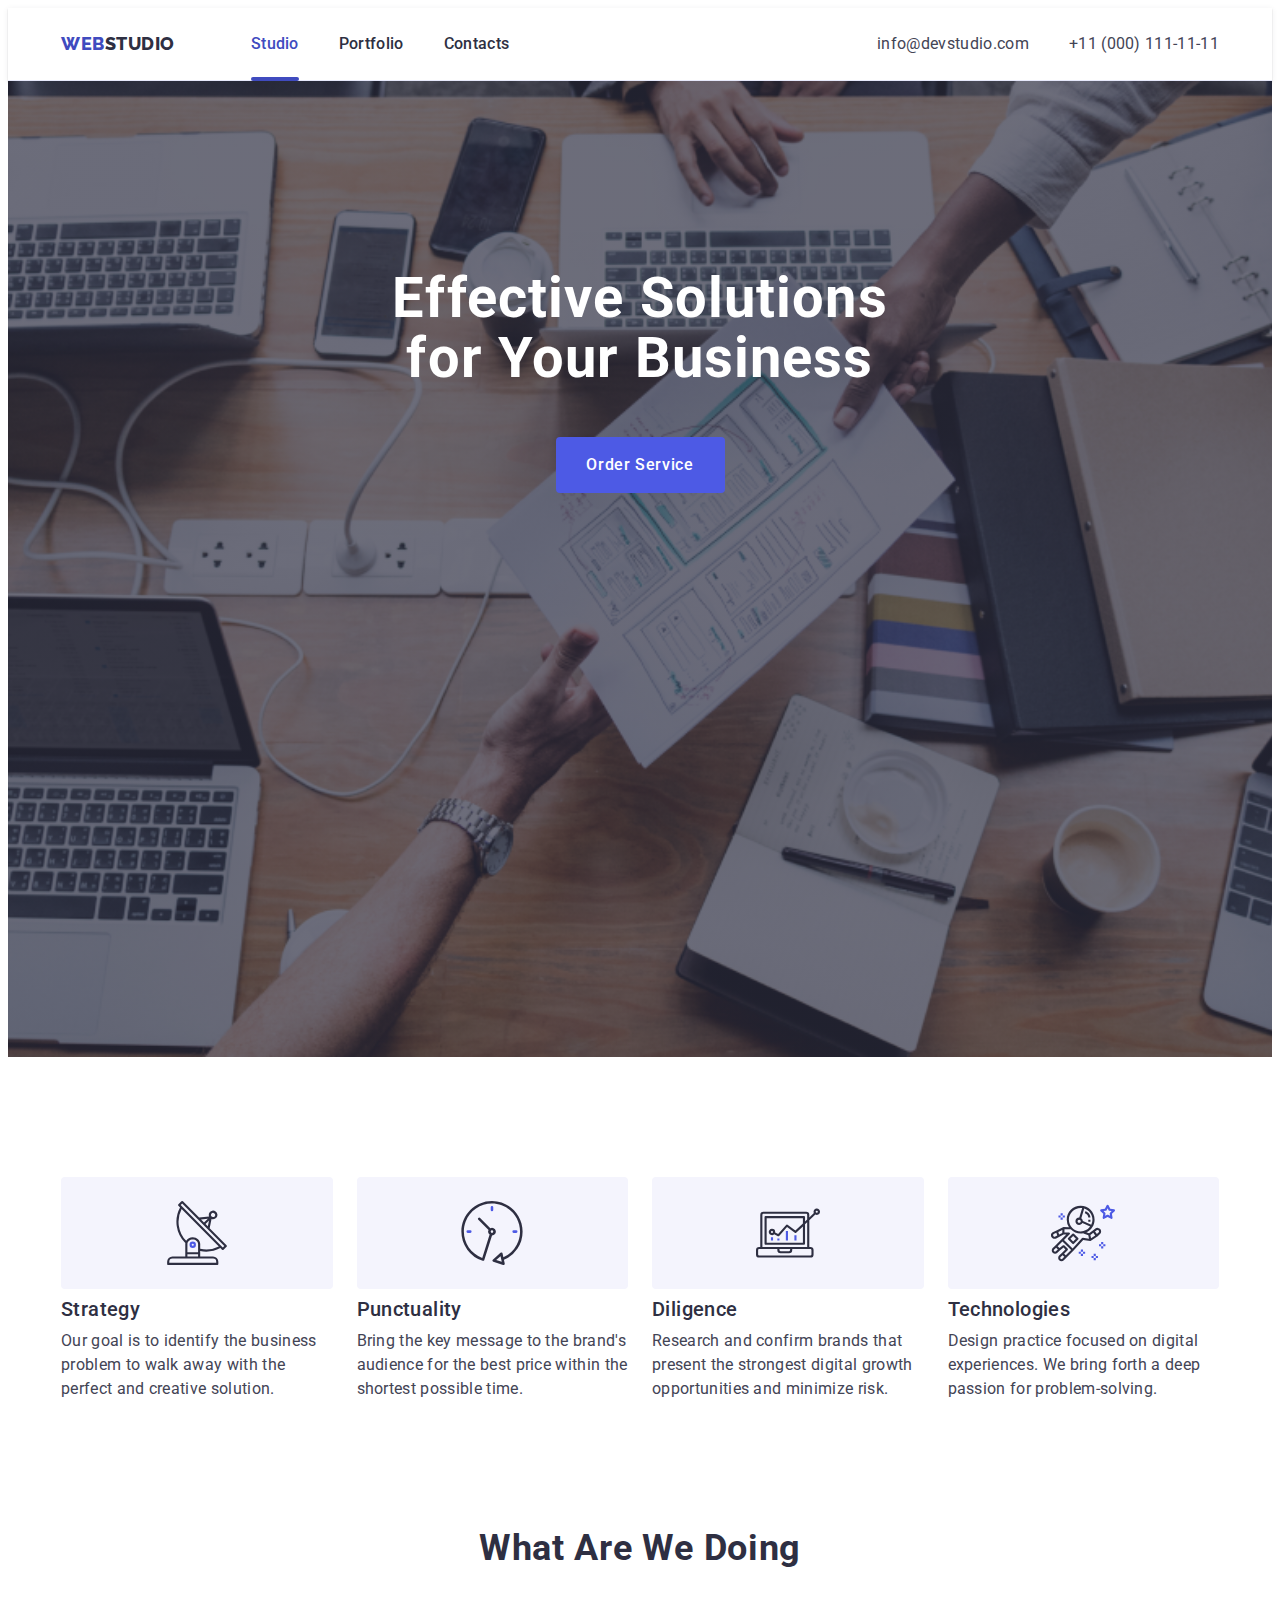
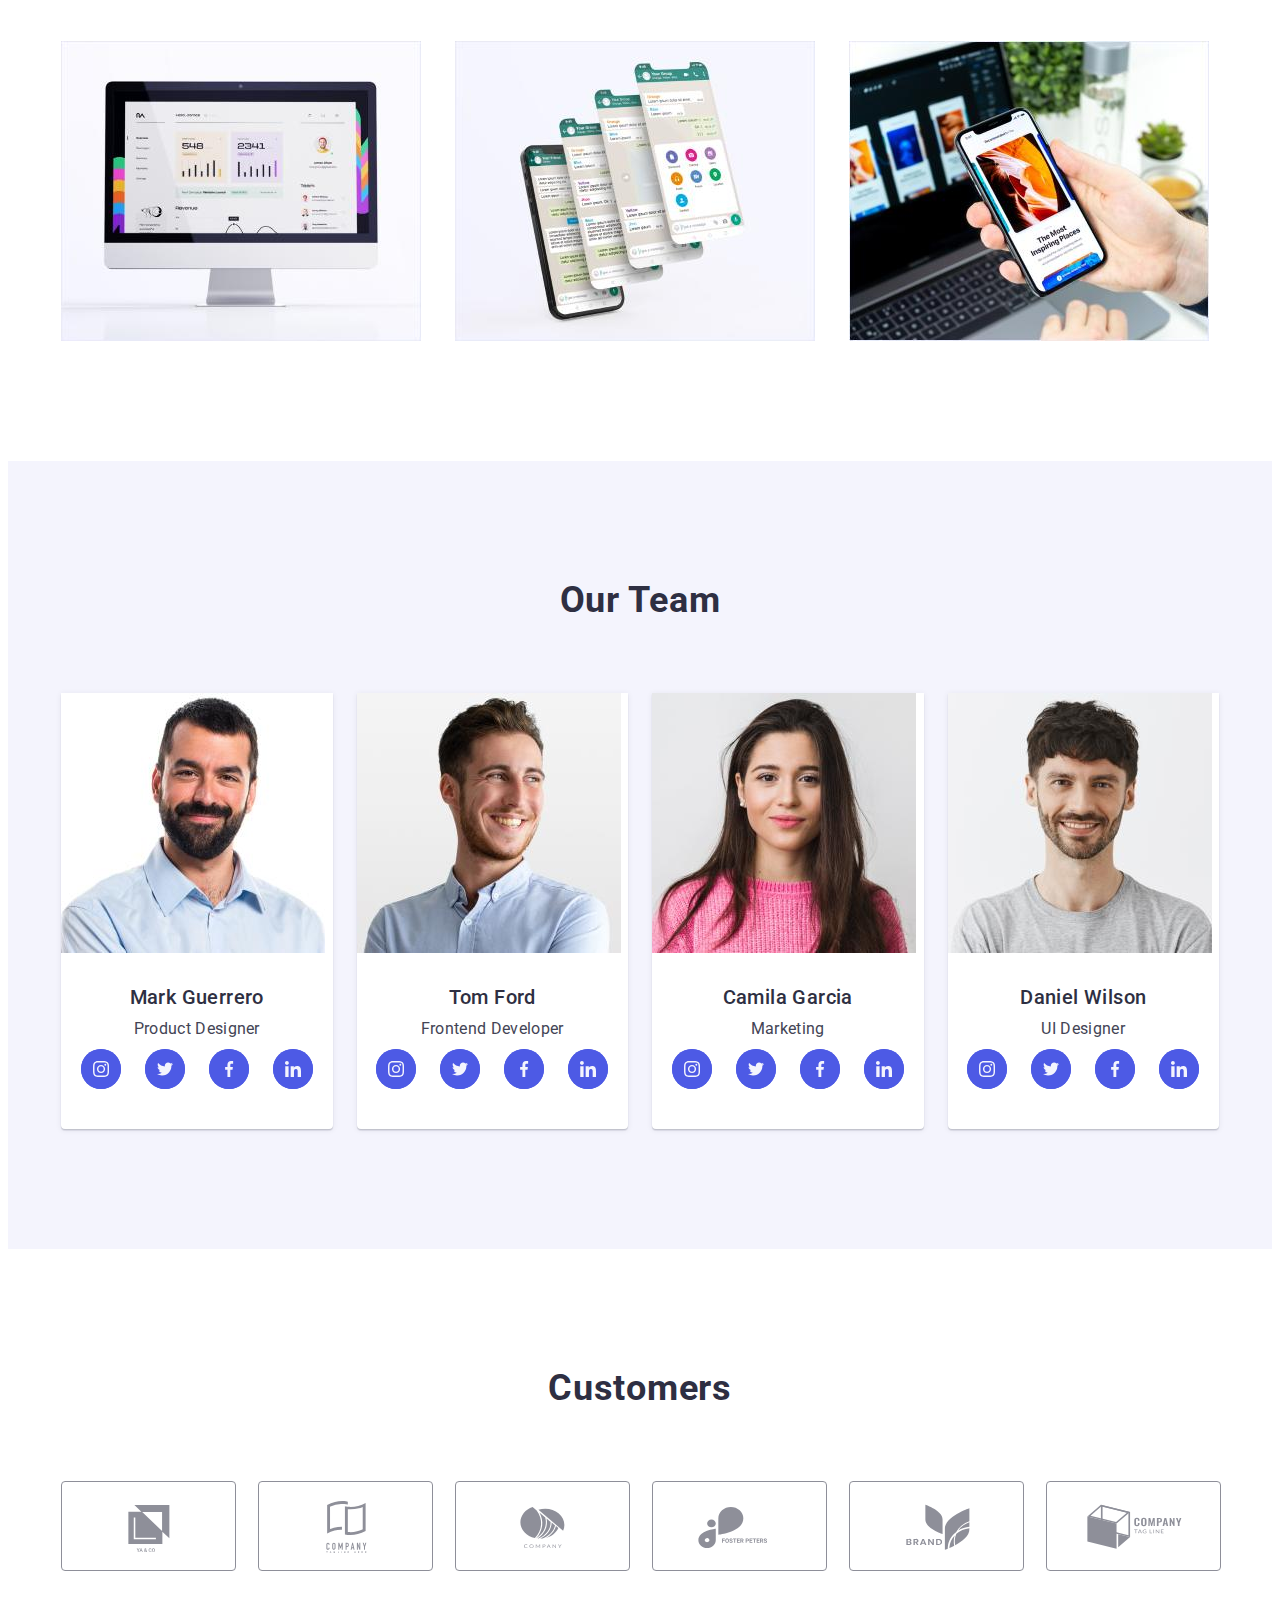
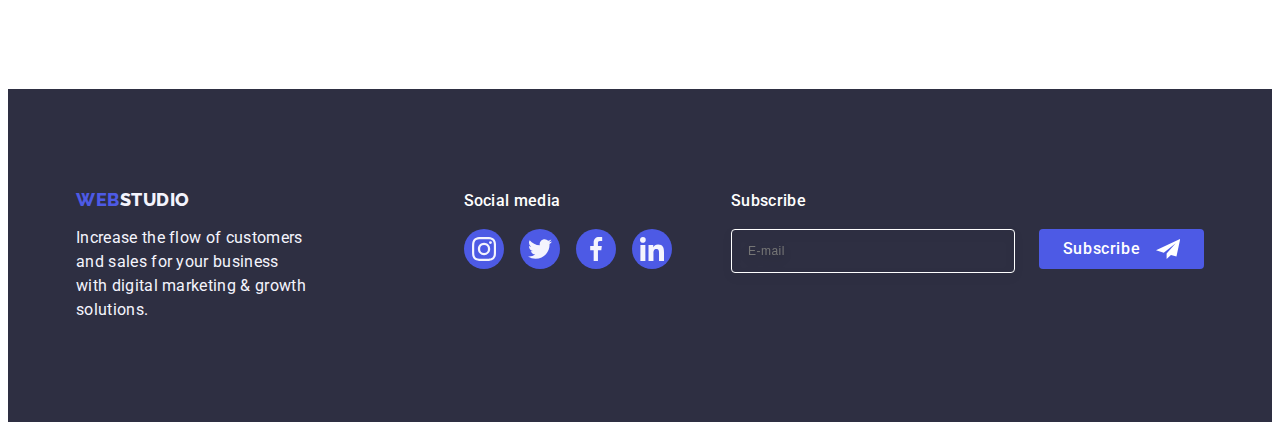
==== commit 6ed60b76: "HOMEWORK 5" ====
--- a/index.html
+++ b/index.html
@@ -47,7 +47,7 @@
         <li class="benefists-item">
             <div class="icon-container">
                 <svg class="benefists-icon" width="64" height="64">
-                    <use href="./images/icons.svg#icon-lamp"></use>
+                    <use href="./images/icons.benefists.svg#icon-antenna"></use>
                 </svg>
             </div>
             <h3 class="benefists-subtitle">Strategy</h3>
@@ -57,7 +57,7 @@
         <li class="benefists-item">
             <div class="icon-container">
                 <svg class="benefists-icon" width="64" height="64">
-                    <use href="./images/icons.svg#icon-clock"></use>
+                    <use href="./images/icons.benefists.svg#icon-clock"></use>
                 </svg>
             </div>
             <h3 class="benefists-subtitle">Punctuality</h3>
@@ -66,7 +66,7 @@
         <li class="benefists-item">
             <div class="icon-container">
                 <svg class="benefists-icon" width="64" height="64">
-                    <use href="./images/icons.svg#icon-grafix"></use>
+                    <use href="./images/icons.benefists.svg#icon-diagram"></use>
                 </svg>
             </div>
             <h3 class="benefists-subtitle">Diligence</h3>
@@ -75,7 +75,7 @@
         <li class="benefists-item">
             <div class="icon-container">
                 <svg class="benefists-icon" width="64" height="64">
-                    <use href="./images/icons.svg#icon-space"></use>
+                    <use href="./images/icons.benefists.svg#icon-astronaut"></use>
                 </svg>
             </div>
             <h3 class="benefists-subtitle">Technologies</h3>
@@ -87,7 +87,7 @@
     <section class="products">
         <div class="container">
         <h2 class="products-title">What are we doing</h2>
-        <ul class="products list">
+        <ul class="products-list">
             <li class="products-item"><img src="./images/computer.jpg" alt="computer" width="360"></li>
             <li class="products-item"><img src="./images/more.mobile.phones.jpg" alt="more mobile phones" width="360"></li>
             <li class="products-item"><img src="./images/mobile.phone.jpg" alt="mobile phones" width="360"></li>
@@ -95,62 +95,20 @@
         </div>
     </section>
     <section id="our-team" class="team list">
-    <div class="container team-container">
-        <h2 class="team-title list">Our Team</h2>
-            <ul class="team-list list">
-                <li class="team-item list">
-                    <img src="./images/mark.jpg" alt="Mark Guerrero" width="264">
-                <div class="team-person">
-                    <h3 class="team-subtitle">Mark Guerrero</h3>
-                    <p class="team-item-text">Product Designer</p>
-                    <ul class="soc-icons">
-
-                    <li class="soc-icon-team">  
-                        <a href="" class="sending">
-                        <svg class="icons-soc" width="16" height="16">
-                            <use href="./images/symbol-defs.svg#icon-instagram"></use>
-                        </svg>
-                        </a>
-                    </li>
-
-                    <li class="soc-icon-team">
-                        <a href="" class="sending">
-                            <svg class="icons-soc"  width="16" height="16">
-                                <use href="./images/symbol-defs.svg#icon-twitter"></use>
-                            </svg>    
-                        </a>
-                        </li>
-                        <li class="soc-icon-team">
-                            <a href="" class="sending"> 
-                                <svg class="icons-soc"  width="16" height="16">
-                                    <use href="./images/symbol-defs.svg#icon-facebook"></use>
-                                </svg> 
-                            </a>  
-                        </li>
-                        
-                        <li class="soc-icon-team"> 
-                            <a href="" class="sending">
-                                <svg class="icons-soc"  width="16" height="16">
-                                    <use href="./images/symbol-defs.svg#icon-icon-in"></use>
-                                </svg>
-                            </a>
-                        </li>
-
-
-                    </ul>
-                </div>
-                </li>
-                 <li class="team-item list">
-                    <img src="./images/tom.ford.jpg" alt="TomFord" width="264">
-                <div class="team-person">
-                    <h3 class="team-subtitle">Tom Ford</h3>
-                    <p class="team-item-text">Frontend Developer</p>
-                    <ul class="soc-icons">
-
+        <div class="container">
+            <h2 class="team-title list">Our Team</h2>
+                <ul class="team-list list">
+                    <li class="team-item list">
+                        <img src="./images/mark.jpg" alt="Mark Guerrero" width="264">
+                    <div class="team-person">
+                        <h3 class="team-subtitle">Mark Guerrero</h3>
+                        <p class="team-item-text">Product Designer</p>
+                        <ul class="soc-icons">
+    
                         <li class="soc-icon-team">  
                             <a href="" class="sending">
                             <svg class="icons-soc" width="16" height="16">
-                                <use href="./images/symbol-defs.svg#icon-instagram"></use>
+                                <use href="./images/icons.soc..svg#icon-instagram"></use>
                             </svg>
                             </a>
                         </li>
@@ -158,14 +116,14 @@
                         <li class="soc-icon-team">
                             <a href="" class="sending">
                                 <svg class="icons-soc"  width="16" height="16">
-                                    <use href="./images/symbol-defs.svg#icon-twitter"></use>
+                                    <use href="./images/icons.soc..svg#icon-twitter"></use>
                                 </svg>    
                             </a>
                             </li>
                             <li class="soc-icon-team">
                                 <a href="" class="sending"> 
                                     <svg class="icons-soc"  width="16" height="16">
-                                        <use href="./images/symbol-defs.svg#icon-facebook"></use>
+                                        <use href="./images/icons.soc..svg#icon-facebook"></use>
                                     </svg> 
                                 </a>  
                             </li>
@@ -173,7 +131,7 @@
                             <li class="soc-icon-team"> 
                                 <a href="" class="sending">
                                     <svg class="icons-soc"  width="16" height="16">
-                                        <use href="./images/symbol-defs.svg#icon-icon-in"></use>
+                                        <use href="./images/icons.soc..svg#icon-linkedin"></use>
                                     </svg>
                                 </a>
                             </li>
@@ -181,94 +139,136 @@
     
                         </ul>
                     </div>
-                </li>
-                <li class="team-item list">
-                    <img src="./images/Camila.Garcia.jpg" alt="CamilaGarcia" width="264">
-                <div class="team-person">
-                    <h3 class="team-subtitle">Camila Garcia</h3>
-                    <p class="team-item-text">Marketing</p>
-                    <ul class="soc-icons">
-
-                        <li class="soc-icon-team">  
-                            <a href="" class="sending">
-                            <svg class="icons-soc" width="16" height="16">
-                                <use href="./images/symbol-defs.svg#icon-instagram"></use>
-                            </svg>
-                            </a>
-                        </li>
-    
-                        <li class="soc-icon-team">
-                            <a href="" class="sending">
-                                <svg class="icons-soc"  width="16" height="16">
-                                    <use href="./images/symbol-defs.svg#icon-twitter"></use>
-                                </svg>    
-                            </a>
-                            </li>
+                    </li>
+                     <li class="team-item list">
+                        <img src="./images/tom.ford.jpg" alt="TomFord" width="264">
+                    <div class="team-person">
+                        <h3 class="team-subtitle">Tom Ford</h3>
+                        <p class="team-item-text">Frontend Developer</p>
+                        <ul class="soc-icons">
+    
+                            <li class="soc-icon-team">  
+                                <a href="" class="sending">
+                                <svg class="icons-soc" width="16" height="16">
+                                    <use href="./images/icons.soc..svg#icon-instagram"></use>
+                                </svg>
+                                </a>
+                            </li>
+        
                             <li class="soc-icon-team">
-                                <a href="" class="sending"> 
+                                <a href="" class="sending">
                                     <svg class="icons-soc"  width="16" height="16">
-                                        <use href="./images/symbol-defs.svg#icon-facebook"></use>
-                                    </svg> 
-                                </a>  
-                            </li>
-                            
-                            <li class="soc-icon-team"> 
+                                        <use href="./images/icons.soc..svg#icon-twitter"></use>
+                                    </svg>    
+                                </a>
+                                </li>
+                                <li class="soc-icon-team">
+                                    <a href="" class="sending"> 
+                                        <svg class="icons-soc"  width="16" height="16">
+                                            <use href="./images/icons.soc..svg#icon-facebook"></use>
+                                        </svg> 
+                                    </a>  
+                                </li>
+                                
+                                <li class="soc-icon-team"> 
+                                    <a href="" class="sending">
+                                        <svg class="icons-soc"  width="16" height="16">
+                                            <use href="./images/icons.soc..svg#icon-linkedin"></use>
+                                        </svg>
+                                    </a>
+                                </li>
+        
+        
+                            </ul>
+                        </div>
+                    </li>
+                    <li class="team-item list">
+                        <img src="./images/Camila.Garcia.jpg" alt="CamilaGarcia" width="264">
+                    <div class="team-person">
+                        <h3 class="team-subtitle">Camila Garcia</h3>
+                        <p class="team-item-text">Marketing</p>
+                        <ul class="soc-icons">
+    
+                            <li class="soc-icon-team">  
+                                <a href="" class="sending">
+                                <svg class="icons-soc" width="16" height="16">
+                                    <use href="./images/icons.soc..svg#icon-instagram"></use>
+                                </svg>
+                                </a>
+                            </li>
+        
+                            <li class="soc-icon-team">
                                 <a href="" class="sending">
                                     <svg class="icons-soc"  width="16" height="16">
-                                        <use href="./images/symbol-defs.svg#icon-icon-in"></use>
-                                    </svg>
-                                </a>
-                            </li>
-    
-    
-                        </ul>
-                    </div>
-                </li>
-                <li class="team-item list">
-                    <img src="./images/Daniel.Wilson.jpg" alt="DanielWilson" width="264">
-                <div class="team-person">
-                    <h3 class="team-subtitle">Daniel Wilson</h3>
-                    <p class="team-item-text">UI Designer</p>
-                    <ul class="soc-icons">
-
-                        <li class="soc-icon-team">  
-                            <a href="" class="sending">
-                            <svg class="icons-soc" width="16" height="16">
-                                <use href="./images/symbol-defs.svg#icon-instagram"></use>
-                            </svg>
-                            </a>
-                        </li>
-    
-                        <li class="soc-icon-team">
-                            <a href="" class="sending">
-                                <svg class="icons-soc"  width="16" height="16">
-                                    <use href="./images/symbol-defs.svg#icon-twitter"></use>
-                                </svg>    
-                            </a>
-                            </li>
+                                        <use href="./images/icons.soc..svg#icon-twitter"></use>
+                                    </svg>    
+                                </a>
+                                </li>
+                                <li class="soc-icon-team">
+                                    <a href="" class="sending"> 
+                                        <svg class="icons-soc"  width="16" height="16">
+                                            <use href="./images/icons.soc..svg#icon-facebook"></use>
+                                        </svg> 
+                                    </a>  
+                                </li>
+                                
+                                <li class="soc-icon-team"> 
+                                    <a href="" class="sending">
+                                        <svg class="icons-soc"  width="16" height="16">
+                                            <use href="./images/icons.soc..svg#icon-linkedin"></use>
+                                        </svg>
+                                    </a>
+                                </li>
+        
+        
+                            </ul>
+                        </div>
+                    </li>
+                    <li class="team-item list">
+                        <img src="./images/Daniel.Wilson.jpg" alt="DanielWilson" width="264">
+                    <div class="team-person">
+                        <h3 class="team-subtitle">Daniel Wilson</h3>
+                        <p class="team-item-text">UI Designer</p>
+                        <ul class="soc-icons">
+    
+                            <li class="soc-icon-team">  
+                                <a href="" class="sending">
+                                <svg class="icons-soc" width="16" height="16">
+                                    <use href="./images/icons.soc..svg#icon-instagram"></use>
+                                </svg>
+                                </a>
+                            </li>
+        
                             <li class="soc-icon-team">
-                                <a href="" class="sending"> 
+                                <a href="" class="sending">
                                     <svg class="icons-soc"  width="16" height="16">
-                                        <use href="./images/symbol-defs.svg#icon-facebook"></use>
-                                    </svg> 
-                                </a>  
-                            </li>
-                            
-                            <li class="soc-icon-team"> 
-                                <a href="" class="sending">
-                                    <svg class="icons-soc"  width="16" height="16">
-                                        <use href="./images/symbol-defs.svg#icon-icon-in"></use>
-                                    </svg>
-                                </a>
-                            </li>
-    
-    
-                        </ul>
-                    </div>
-                </li>
-            </ul>
-    </div>
-    </section>
+                                        <use href="./images/icons.soc..svg#icon-twitter"></use>
+                                    </svg>    
+                                </a>
+                                </li>
+                                <li class="soc-icon-team">
+                                    <a href="" class="sending"> 
+                                        <svg class="icons-soc"  width="16" height="16">
+                                            <use href="./images/icons.soc..svg#icon-facebook"></use>
+                                        </svg> 
+                                    </a>  
+                                </li>
+                                
+                                <li class="soc-icon-team"> 
+                                    <a href="" class="sending">
+                                        <svg class="icons-soc"  width="16" height="16">
+                                            <use href="./images/icons.soc..svg#icon-linkedin"></use>
+                                        </svg>
+                                    </a>
+                                </li>
+        
+        
+                            </ul>
+                        </div>
+                    </li>
+                </ul>
+        </div>
+        </section>
     <section class="customers">
         <div class="container">
             <h2 class="logo-customers">Customers</h2>
@@ -276,42 +276,42 @@
                 <li class="customers-item">
                     <a href="" class="customers-sending">
                         <svg class="customers-icon" width="104" height="56">
-                            <use href="./images/customers.icon.svg#icon-Client-1"></use>
-                        </svg>
-                    </a>
-                </li>
-                <li class="customers-item">
-                    <a href="" class="customers-sending">
-                        <svg class="customers-icon" width="104" height="56">
-                            <use href="./images/customers.icon.svg#icon-Client-2"></use>
-                        </svg>
-                    </a>
-                </li>
-                <li class="customers-item">
-                    <a href="" class="customers-sending">
-                        <svg class="customers-icon" width="104" height="56">
-                            <use href="./images/customers.icon.svg#icon-Client-3"></use>
-                        </svg>
-                    </a>
-                </li>
-                <li class="customers-item">
-                    <a href="" class="customers-sending">
-                        <svg class="customers-icon" width="104" height="56">
-                            <use href="./images/customers.icon.svg#icon-Client-4"></use>
-                        </svg>
-                    </a>
-                </li>
-                <li class="customers-item">
-                    <a href="" class="customers-sending">
-                        <svg class="customers-icon" width="104" height="56">
-                            <use href="./images/customers.icon.svg#icon-Client-5"></use>
-                        </svg>
-                    </a>
-                </li>
-                <li class="customers-item">
-                    <a href="" class="customers-sending">
-                        <svg class="customers-icon" width="104" height="56">
-                            <use href="./images/customers.icon.svg#icon-Client-6"></use>
+                            <use href="./images/icons.customers.svg#icon-Logo"></use>
+                        </svg>
+                    </a>
+                </li>
+                <li class="customers-item">
+                    <a href="" class="customers-sending">
+                        <svg class="customers-icon" width="104" height="56">
+                            <use href="./images/icons.customers.svg#icon-Logo-1"></use>
+                        </svg>
+                    </a>
+                </li>
+                <li class="customers-item">
+                    <a href="" class="customers-sending">
+                        <svg class="customers-icon" width="104" height="56">
+                            <use href="./images/icons.customers.svg#icon-Logo-3"></use>
+                        </svg>
+                    </a>
+                </li>
+                <li class="customers-item">
+                    <a href="" class="customers-sending">
+                        <svg class="customers-icon" width="104" height="56">
+                            <use href="./images/icons.customers.svg#icon-Logo-4"></use>
+                        </svg>
+                    </a>
+                </li>
+                <li class="customers-item">
+                    <a href="" class="customers-sending">
+                        <svg class="customers-icon" width="104" height="56">
+                            <use href="./images/icons.customers.svg#icon-Logo-5"></use>
+                        </svg>
+                    </a>
+                </li>
+                <li class="customers-item">
+                    <a href="" class="customers-sending">
+                        <svg class="customers-icon" width="104" height="56">
+                            <use href="./images/icons.customers.svg#icon-Logo-6"></use>
                         </svg>
                     </a>                    
                 </li>
@@ -333,28 +333,28 @@
                 <li class="web-icons">
                     <a href="" class="sending-web">
                     <svg class="footer-icons" width="24" height="24">
-                        <use href="./images/symbol-defs.svg#icon-instagram"></use>
+                        <use href="./images/icons.soc..svg#icon-instagram"></use>
                     </svg>
                 </a>    
                 </li>
                 <li class="web-icons">
                     <a href="" class="sending-web">
                     <svg class="footer-icons" width="24" height="24">
-                        <use href="./images/symbol-defs.svg#icon-twitter"></use>
+                        <use href="./images/icons.soc..svg#icon-twitter"></use>
                     </svg>
                     </a>
                 </li>
                 <li class="web-icons">
                     <a href="" class="sending-web">
                         <svg class="footer-icons" width="24" height="24">
-                            <use href="./images/symbol-defs.svg#icon-facebook"></use>
+                            <use href="./images/icons.soc..svg#icon-facebook"></use>
                         </svg>
                     </a>
                 </li>
                 <li class="web-icons">
                     <a href="" class="sending-web">
                     <svg class="footer-icons" width="24" height="24">
-                        <use href="./images/symbol-defs.svg#icon-icon-in"></use>
+                        <use href="./images/icons.soc..svg#icon-linkedin"></use>
                     </svg>
                 </a>
             </li>
--- a/css/style.css
+++ b/css/style.css
@@ -41,7 +41,7 @@
         /* outline: 2px solid red; */
     }
     /* --------------HEADER-------------- */
-    
+   
     .header {
         border-bottom: 1px solid #e7e9fc;
         box-shadow: 0px 2px 1px rgba(46, 47, 66, 0.08), 0px 1px 1px rgba(46, 47, 66, 0.16), 0px 1px 6px rgba(46, 47, 66, 0.08);
@@ -161,9 +161,6 @@
         display: flex;
         gap: 40px;
         margin-left: auto;
-    }
-    .header-title-item {
-        padding: 24px 0;
     }
     /* --------------HERO-------------- */
     .hero {
@@ -270,9 +267,6 @@
     /* --------------PRODUCTS-------------- */
     .products {
         padding-bottom: 120px;
-        display: flex;
-        gap: 24px;
-    
     }
     .products-title {
         font-weight: 700;
@@ -299,9 +293,6 @@
         gap: 24px;
     }
     /* --------------TEAM-------------- */
-    .team-container {
-        padding: 32px 16px;
-    }
     .team {
         background-color: #F4F4FD;
         padding: 120px 0;
@@ -371,7 +362,6 @@
     background-color: #FFFFFF;
     text-align: center;
     margin-bottom: 8px;
-    padding: 0 15px;
     }
     .team-person {
         padding: 32px 0;
@@ -384,7 +374,6 @@
     color: #434455;
     text-align: center;
     background-color: var(--color-white);
-    padding: 24px 0; 
     display: block;
     margin-bottom: 8px;
     }
@@ -828,17 +817,8 @@
         clip: rect(0 0 0 0);
         overflow: hidden;
     }
-    .advantages-btn {
-        padding-top: 96px;
-        display: flex;
-        justify-content: center;
-        gap: 24px;
-        margin-bottom: 72px;
-        padding: 12px 24px;
-        border: 1px solid #e7e9fc;
-        border-radius: 4px; 
-    }
-    .hero-main-btn:hover,.hero-main-btn:focus {
+    .hero-main-btn:hover
+    .hero-main-btn:focus {
         border: 1px solid transparent;
         box-shadow:0px 3px 1px rgba(0, 0, 0, 0.1), 0px 2px 1px rgba(0, 0, 0, 0.08), 0px 2px 2px rgba(0, 0, 0, 0.12);
     }
@@ -864,8 +844,8 @@
         transition: transform 250ms cubic-bezier(0.4, 0, 0.2, 1);
     }
 
-    .link:hover .stylish-text, 
-    .link:focus .stylish-text {
+.link:hover .stylish-text, 
+.link:focus .stylish-text {
     transform: translateY(0%); 
 }
 .text-container {
@@ -878,7 +858,8 @@
         column-gap: 24px;
         row-gap: 48px;
     }
-    .portfolio-img :hover, .portfolio-img :focus {
+    .portfolio-img:hover 
+    .portfolio-img:focus {
         box-shadow : 0px 1px 6px rgba(46, 47, 66, 0.08), 0px 1px 1px rgba(46, 47, 66, 0.16), 0px 2px 1px rgba(46, 47, 66, 0.08);
         transition: box-shadow 250ms cubic-bezier(0.4, 0, 0.2, 1);
     }
@@ -903,7 +884,6 @@
     .picture-text {
         padding: 32px 16px;
         border: 1px solid #e7e9fc;
-        margin-bottom: 8px;
         border-top: none;
     }
     .portfolio-img-item {
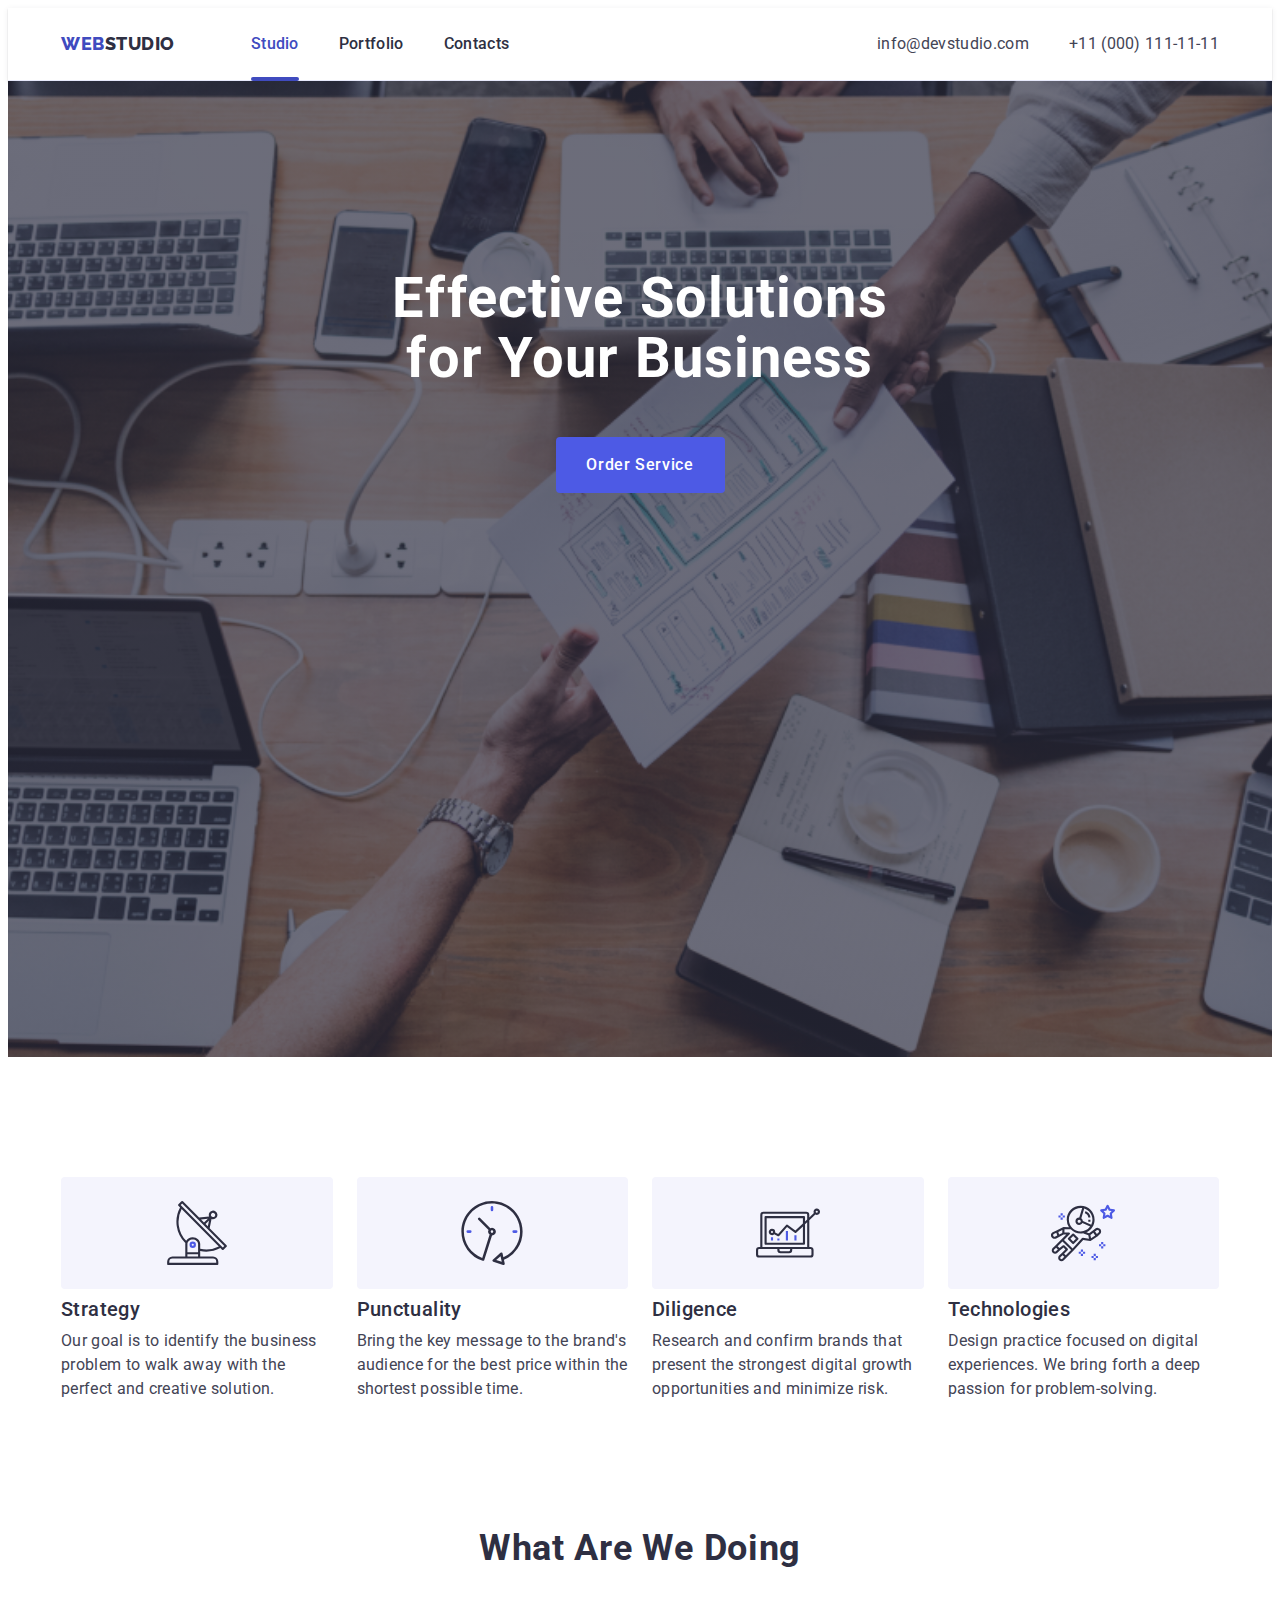
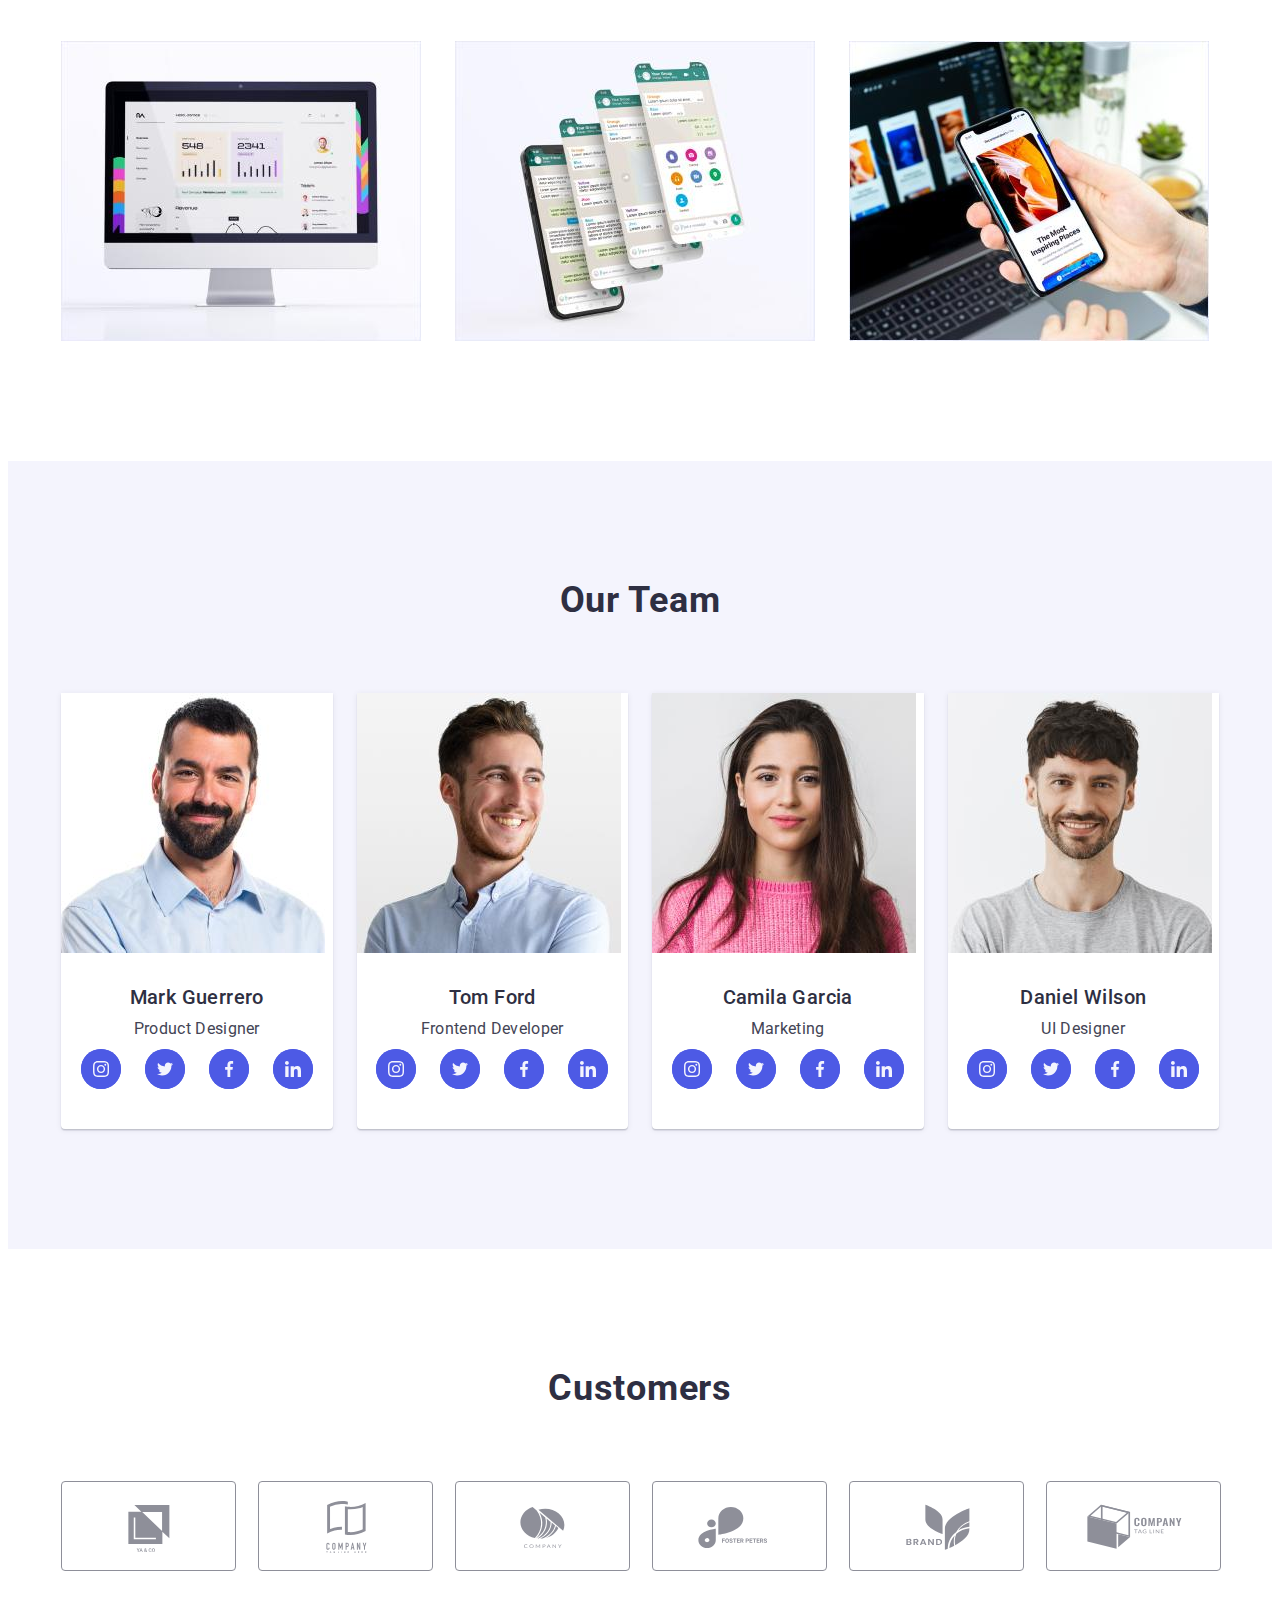
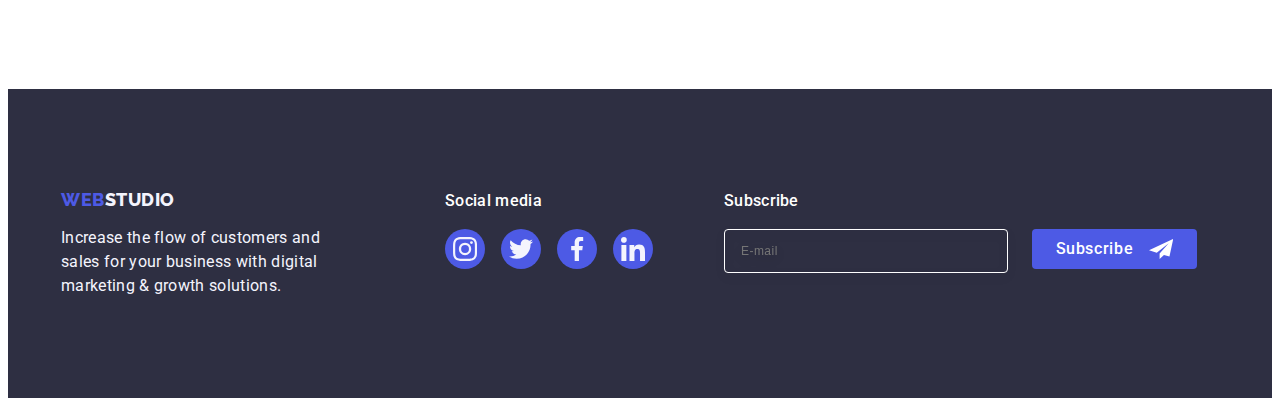
==== commit 71e69dfd: "HOMEWORK 5" ====
--- a/index.html
+++ b/index.html
@@ -322,12 +322,12 @@
 </main>
 <footer class="web-background link">
 <div class="container footer-container">
-    <div class="container web-defs">
+    <div class="web-defs">
             <a href="./portfolio.html" class="web-title link">Web<span class="web-item-title">Studio</span>
         </a>
             <p class="web-item-text">Increase the flow of customers and sales for your business with digital marketing & growth solutions.</p>
     </div>
-    <div class="container web-container">
+    <div class="web-container">
         <p class="prf-web">Social media</p>
             <ul class="media-web">
                 <li class="web-icons">
@@ -360,7 +360,7 @@
             </li>
         </ul>
     </div>
-    <div class="container sub-container">
+    <div class="sub-container">
         <p class="subs-text">Subscribe</p>
         <form action="#" class="subs-box">
             <label class="sub-label">
--- a/css/style.css
+++ b/css/style.css
@@ -492,9 +492,6 @@
     .soc-icon-team :hover, .soc-icon-team :focus {
         background-color: #404bbf;
     }
-    .web-icons {
-        transition : 250ms cubic-bezier(0.4, 0, 0.2, 1);
-    }
     .footer-icons {
         fill: #F4F4FD;
     }
@@ -505,7 +502,7 @@
     .web-defs {
         margin-right: 120px;
     }
-    .media-web :hover {
+    .sending-web:hover {
         background-color: #31d0aa;
     }
     .sending-web:focus {
@@ -519,10 +516,16 @@
     line-height: 1.5;
     letter-spacing: 0.02em;
     color: #FFFFFF;
+    margin-left: 80px;
     }
     .subs-box {
         display: flex;
         gap: 24px;
+        margin-left: 80px;
+    }
+    .sub-container {
+        margin: 0 auto;
+        padding-left: 80px;
     }
     .subs-input {
         width: 264px;
